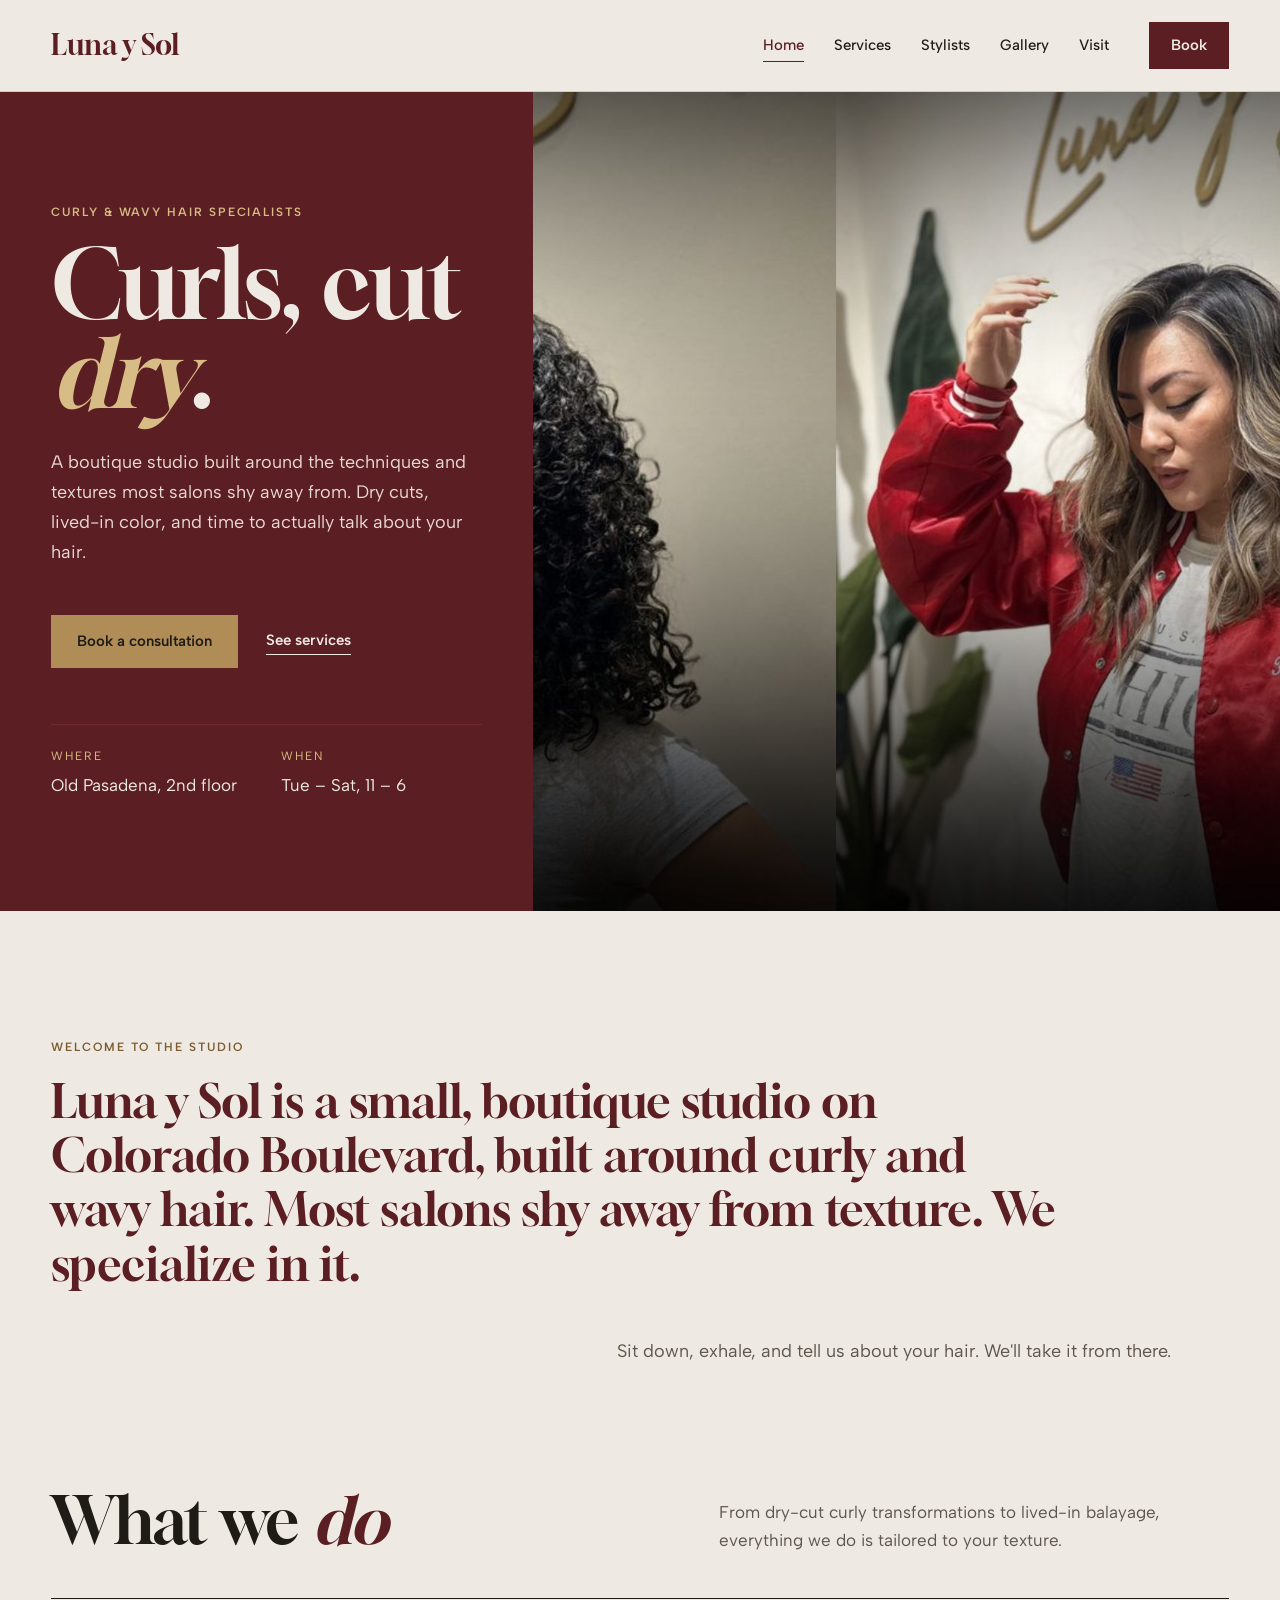
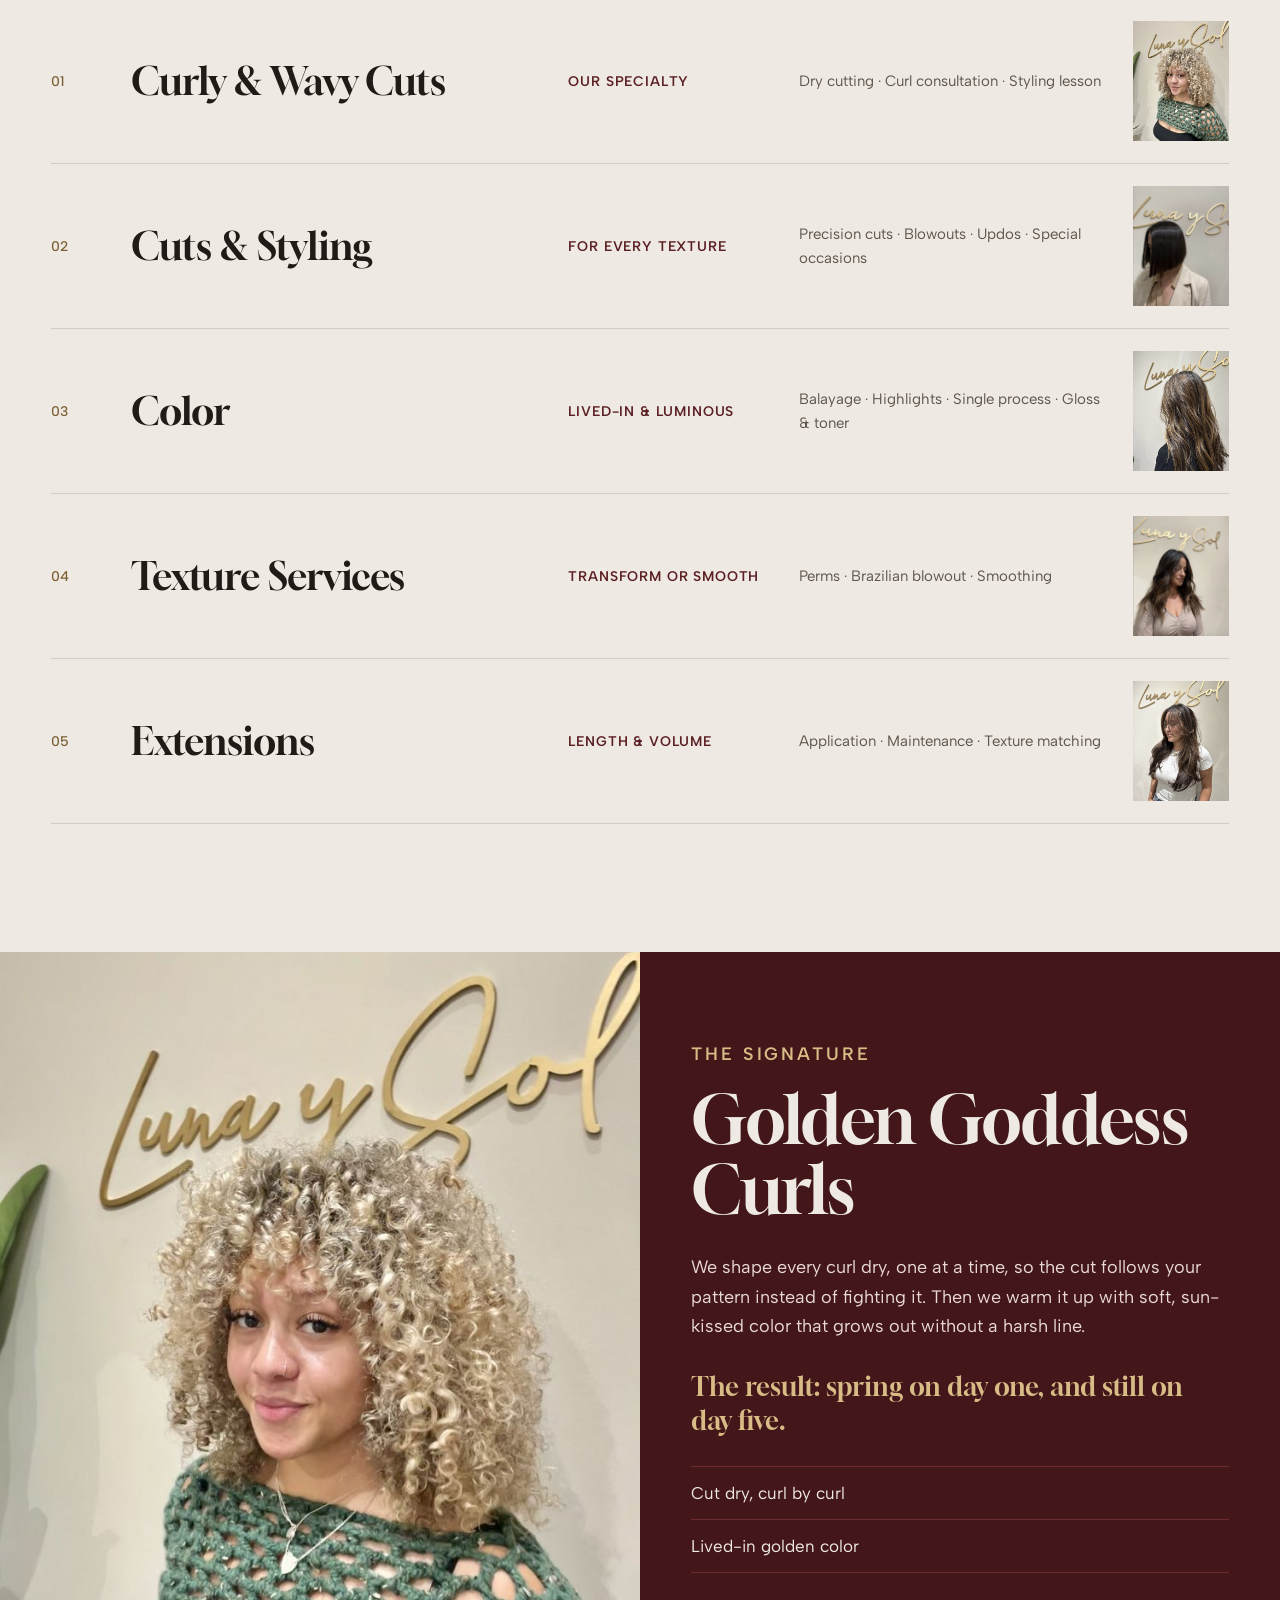
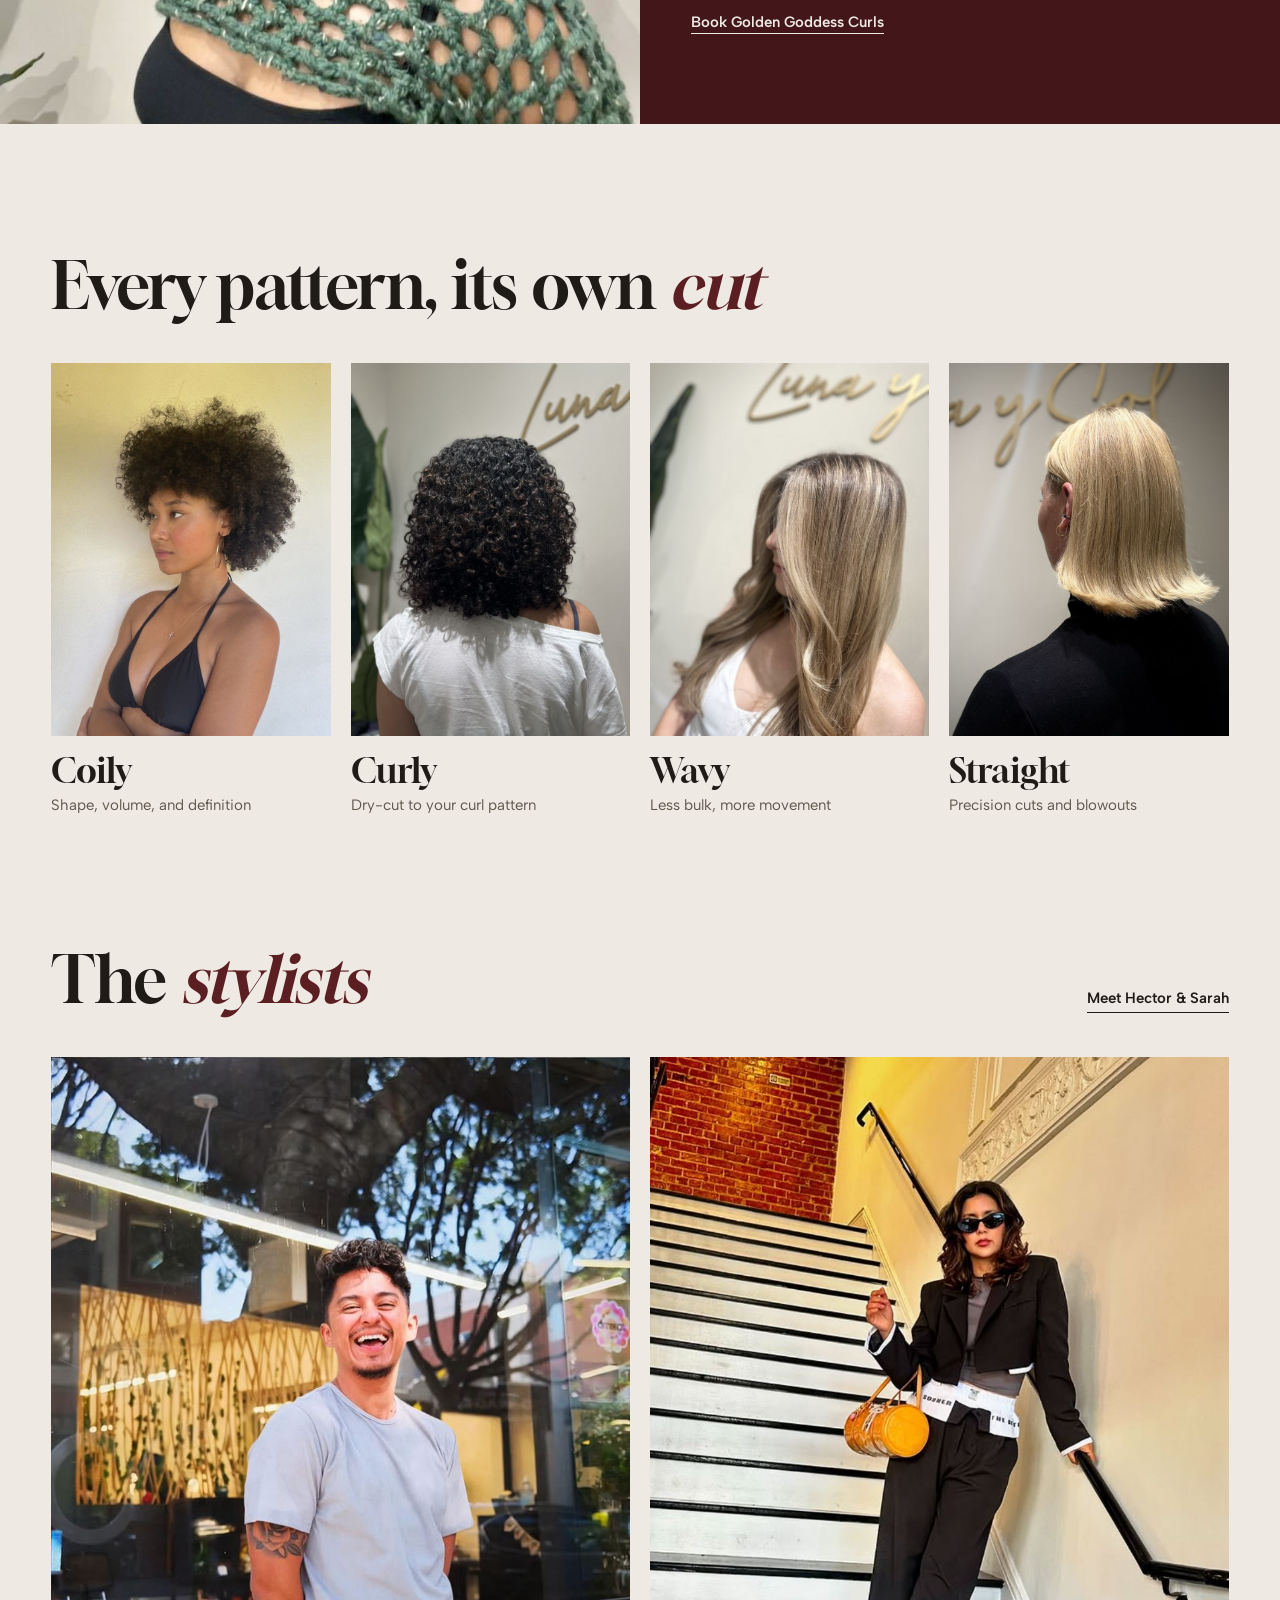
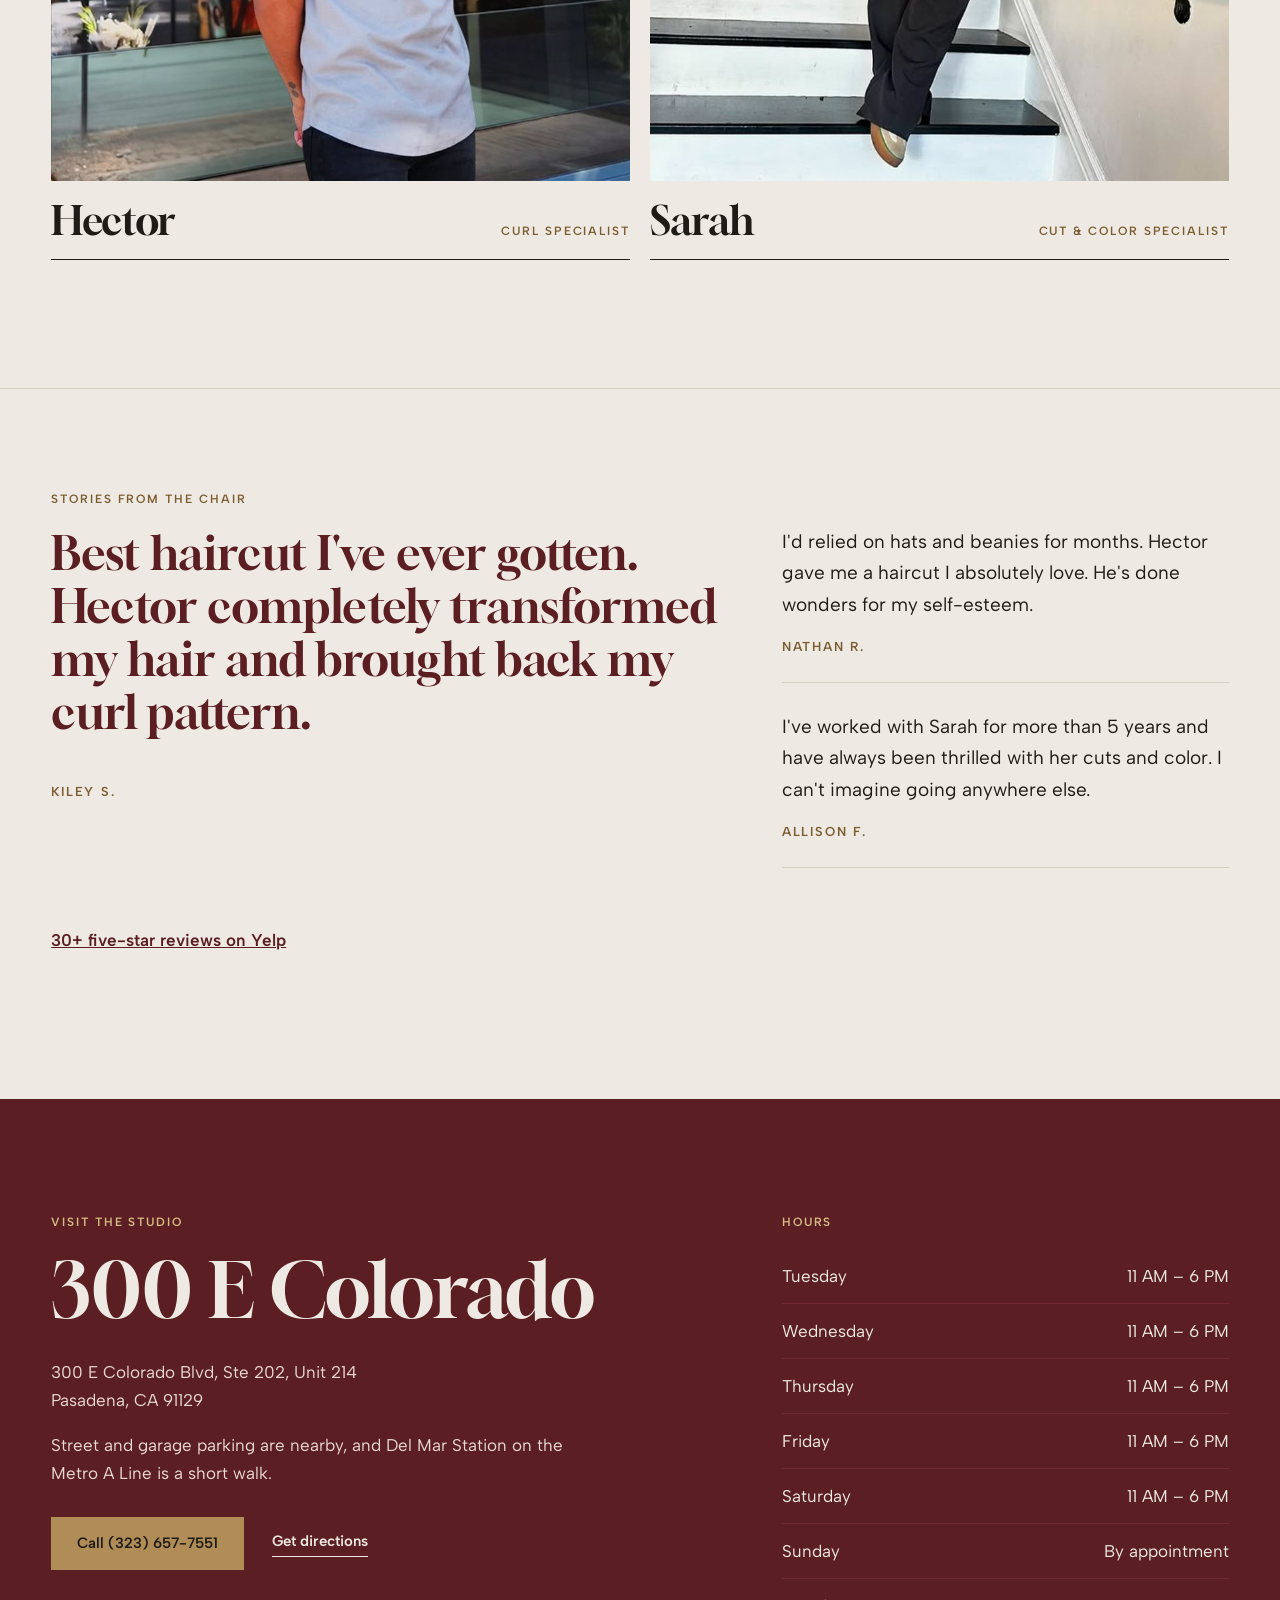
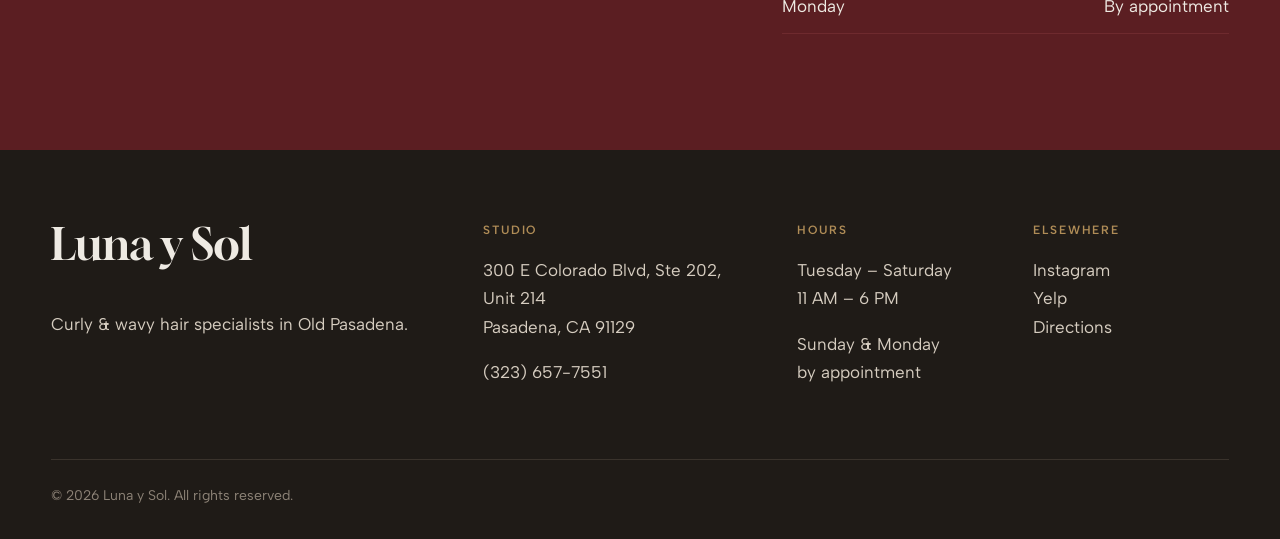
==== index.html @ 681049b1 "Luna y Sol v6 concept Co-Authored-By: Claude Opus 5.5 <noreply@anthropic.com>" ====
<!doctype html>
<html lang="en">
<head>
<meta charset="utf-8">
<meta name="viewport" content="width=device-width, initial-scale=1">
<title>Luna y Sol | Curly & Wavy Hair Specialists in Pasadena, CA</title>
<meta name="description" content="Boutique hair studio in Old Pasadena. Curly and wavy cuts, lived-in color, texture services and extensions.">
<link rel="preconnect" href="https://fonts.googleapis.com">
<link rel="preconnect" href="https://fonts.gstatic.com" crossorigin>
<link href="https://fonts.googleapis.com/css2?family=Albert+Sans:wght@400;500;600&family=Gloock&display=swap" rel="stylesheet">
<link rel="stylesheet" href="styles.css">

</head>
<body>
<a class="skip" href="#main">Skip to content</a>
<header class="site-head">
  <a class="mark" href="index.html">Luna y Sol</a>
  <nav class="nav" aria-label="Main">
    <a href="index.html" aria-current="page">Home</a>
<a href="services.html">Services</a>
<a href="stylists.html">Stylists</a>
<a href="gallery.html">Gallery</a>
<a href="visit.html">Visit</a>
  </nav>
  <a class="head-book" href="visit.html#book">Book</a>
  <details class="menu">
    <summary>Menu</summary>
    <nav aria-label="Mobile"><a href="index.html" aria-current="page">Home</a>
<a href="services.html">Services</a>
<a href="stylists.html">Stylists</a>
<a href="gallery.html">Gallery</a>
<a href="visit.html">Visit</a><a href="visit.html#book">Book a visit</a></nav>
  </details>
</header>
<main id="main">
<section class="hero">
  <div class="hero-panel">
    <p class="label">Curly &amp; wavy hair specialists</p>
    <h1>Curls, cut <em>dry</em>.</h1>
    <p class="hero-text">A boutique studio built around the techniques and textures most salons shy away from. Dry cuts, lived-in color, and time to actually talk about your hair.</p>
    <div class="actions">
      <a class="btn" href="visit.html#book">Book a consultation</a>
      <a class="text-link" href="services.html">See services</a>
    </div>
    <dl class="hero-meta">
      <div><dt>Where</dt><dd>Old Pasadena, 2nd floor</dd></div>
      <div><dt>When</dt><dd>Tue – Sat, 11 – 6</dd></div>
    </dl>
  </div>
  <div class="hero-photo">
    <img src="images/hero-image.jpg" alt="Two Luna y Sol clients under the gold script sign" fetchpriority="high">
  </div>
</section>

<section class="welcome wrap">
  <p class="label">Welcome to the studio</p>
  <p class="big">Luna y Sol is a small, boutique studio on Colorado Boulevard, built around curly and wavy hair. Most salons shy away from texture. We specialize in it.</p>
  <p class="small">Sit down, exhale, and tell us about your hair. We'll take it from there.</p>
</section>

<section class="ledger-sec wrap">
  <div class="sec-head">
    <h2>What we <em>do</em></h2>
    <p>From dry-cut curly transformations to lived-in balayage, everything we do is tailored to your texture.</p>
  </div>
  <ol class="ledger">
  <li>
    <a href="services.html#curly">
      <span class="l-num">01</span>
      <span class="l-name">Curly & Wavy Cuts</span>
      <span class="l-kick">Our specialty</span>
      <span class="l-items">Dry cutting · Curl consultation · Styling lesson</span>
      <img src="images/photo16.jpg" alt="" loading="lazy">
    </a>
  </li>
<li>
    <a href="services.html#cuts">
      <span class="l-num">02</span>
      <span class="l-name">Cuts & Styling</span>
      <span class="l-kick">For every texture</span>
      <span class="l-items">Precision cuts · Blowouts · Updos · Special occasions</span>
      <img src="images/photo15.jpg" alt="" loading="lazy">
    </a>
  </li>
<li>
    <a href="services.html#color">
      <span class="l-num">03</span>
      <span class="l-name">Color</span>
      <span class="l-kick">Lived-in & luminous</span>
      <span class="l-items">Balayage · Highlights · Single process · Gloss & toner</span>
      <img src="images/photo18.jpg" alt="" loading="lazy">
    </a>
  </li>
<li>
    <a href="services.html#texture">
      <span class="l-num">04</span>
      <span class="l-name">Texture Services</span>
      <span class="l-kick">Transform or smooth</span>
      <span class="l-items">Perms · Brazilian blowout · Smoothing</span>
      <img src="images/photo5.jpg" alt="" loading="lazy">
    </a>
  </li>
<li>
    <a href="services.html#extensions">
      <span class="l-num">05</span>
      <span class="l-name">Extensions</span>
      <span class="l-kick">Length & volume</span>
      <span class="l-items">Application · Maintenance · Texture matching</span>
      <img src="images/photo6.jpg" alt="" loading="lazy">
    </a>
  </li>
  </ol>
</section>

<section class="signature">
  <div class="sig-photo"><img src="images/photo16.jpg" alt="Golden blonde spiral curls under the studio sign" loading="lazy"></div>
  <div class="sig-copy">
    <p class="label">The signature</p>
    <h2>Golden Goddess Curls</h2>
    <p>We shape every curl dry, one at a time, so the cut follows your pattern instead of fighting it. Then we warm it up with soft, sun-kissed color that grows out without a harsh line.</p>
    <p class="result">The result: spring on day one, and still on day five.</p>
    <ul class="ruled"><li>Cut dry, curl by curl</li><li>Lived-in golden color</li></ul>
    <a class="text-link light" href="visit.html#book">Book Golden Goddess Curls</a>
  </div>
</section>

<section class="textures wrap">
  <div class="sec-head">
    <h2>Every pattern, its own <em>cut</em></h2>
  </div>
  <div class="tex-row">
  <figure>
    <img src="images/photo4.jpg" alt="Coily hair cut at Luna y Sol" loading="lazy">
    <figcaption><span>Coily</span>Shape, volume, and definition</figcaption>
  </figure>
<figure>
    <img src="images/photo19.jpg" alt="Curly hair cut at Luna y Sol" loading="lazy">
    <figcaption><span>Curly</span>Dry-cut to your curl pattern</figcaption>
  </figure>
<figure>
    <img src="images/photo20.jpg" alt="Wavy hair cut at Luna y Sol" loading="lazy">
    <figcaption><span>Wavy</span>Less bulk, more movement</figcaption>
  </figure>
<figure>
    <img src="images/photo10.jpg" alt="Straight hair cut at Luna y Sol" loading="lazy">
    <figcaption><span>Straight</span>Precision cuts and blowouts</figcaption>
  </figure>
  </div>
</section>

<section class="stylists-home wrap">
  <div class="sec-head">
    <h2>The <em>stylists</em></h2>
    <a class="text-link" href="stylists.html">Meet Hector &amp; Sarah</a>
  </div>
  <div class="stylist-pair">
  <article class="stylist">
    <img src="images/hector-photo.jpg" alt="Hector, curl specialist" loading="lazy">
    <div><h3>Hector</h3><p class="label">Curl specialist</p></div>
  </article>
<article class="stylist">
    <img src="images/sarah-photo.jpg" alt="Sarah, cut & color specialist" loading="lazy">
    <div><h3>Sarah</h3><p class="label">Cut & color specialist</p></div>
  </article>
  </div>
</section>

<section class="reviews wrap">
  <p class="label">Stories from the chair</p>
  <div class="rev-grid">
    <blockquote class="rev-main"><p>Best haircut I've ever gotten. Hector completely transformed my hair and brought back my curl pattern.</p><cite>Kiley S.</cite></blockquote>
    <div class="rev-side">
      <blockquote><p>I'd relied on hats and beanies for months. Hector gave me a haircut I absolutely love. He's done wonders for my self-esteem.</p><cite>Nathan R.</cite></blockquote><blockquote><p>I've worked with Sarah for more than 5 years and have always been thrilled with her cuts and color. I can't imagine going anywhere else.</p><cite>Allison F.</cite></blockquote>
    </div>
  </div>
  <p class="yelp"><a href="https://www.yelp.com/biz/luna-y-sol-pasadena">30+ five-star reviews on Yelp</a></p>
</section>

<section class="visit-home">
  <div class="wrap visit-grid">
    <div>
      <p class="label">Visit the studio</p>
      <h2>300 E Colorado</h2>
      <p>300 E Colorado Blvd, Ste 202, Unit 214<br>Pasadena, CA 91129</p>
      <p>Street and garage parking are nearby, and Del Mar Station on the Metro A Line is a short walk.</p>
      <div class="actions">
        <a class="btn" href="tel:+13236577551">Call (323) 657-7551</a>
        <a class="text-link light" href="https://www.google.com/maps/dir/?api=1&destination=300+E+Colorado+Blvd+Pasadena+CA">Get directions</a>
      </div>
    </div>
    <table class="hours">
      <caption class="label">Hours</caption>
      <tr><th scope="row">Tuesday</th><td>11 AM – 6 PM</td></tr>
<tr><th scope="row">Wednesday</th><td>11 AM – 6 PM</td></tr>
<tr><th scope="row">Thursday</th><td>11 AM – 6 PM</td></tr>
<tr><th scope="row">Friday</th><td>11 AM – 6 PM</td></tr>
<tr><th scope="row">Saturday</th><td>11 AM – 6 PM</td></tr>
<tr><th scope="row">Sunday</th><td>By appointment</td></tr>
<tr><th scope="row">Monday</th><td>By appointment</td></tr>
    </table>
  </div>
</section>
</main>
<footer class="site-foot">
  <div class="foot-grid">
    <div>
      <p class="foot-mark">Luna y Sol</p>
      <p>Curly &amp; wavy hair specialists in Old Pasadena.</p>
    </div>
    <div>
      <p class="label">Studio</p>
      <p>300 E Colorado Blvd, Ste 202, Unit 214<br>Pasadena, CA 91129</p>
      <p><a href="tel:+13236577551">(323) 657-7551</a></p>
    </div>
    <div>
      <p class="label">Hours</p>
      <p>Tuesday – Saturday<br>11 AM – 6 PM</p>
      <p>Sunday &amp; Monday<br>by appointment</p>
    </div>
    <div>
      <p class="label">Elsewhere</p>
      <p><a href="https://www.instagram.com/lunaysol_curllab/">Instagram</a><br><a href="https://www.yelp.com/biz/luna-y-sol-pasadena">Yelp</a><br><a href="https://www.google.com/maps/dir/?api=1&destination=300+E+Colorado+Blvd+Pasadena+CA">Directions</a></p>
    </div>
  </div>
  <p class="copy">&copy; 2026 Luna y Sol. All rights reserved.</p>
</footer>
</body>
</html>
---- styles.css ----
:root{
  --oxblood:#5B1E22; --oxblood-2:#43161A; --oxblood-3:#6E2A2E;
  --brass:#B08D57; --brass-light:#D8BC86; --brass-deep:#7A5C30;
  --plaster:#EEEAE3; --plaster-2:#E5DFD5; --stone:#D6CDC0;
  --ink:#1F1B17; --muted:#5E554B;
  --serif:"Gloock", Georgia, serif; --sans:"Albert Sans", system-ui, sans-serif;
  --pad:clamp(16px,4vw,56px);
}
*{box-sizing:border-box}
html{scroll-behavior:smooth}
body{margin:0;background:var(--plaster);color:var(--ink);font:400 17px/1.65 var(--sans);-webkit-font-smoothing:antialiased}
img{display:block;max-width:100%}
a{color:inherit}
h1,h2,h3{font-family:var(--serif);font-weight:400;line-height:1.05;margin:0;letter-spacing:-.01em}
em{font-style:italic}
p{margin:0 0 1em}
.wrap{max-width:1320px;margin:0 auto;padding-left:var(--pad);padding-right:var(--pad)}
.label{font:600 12px/1.4 var(--sans);letter-spacing:.16em;text-transform:uppercase;color:var(--brass-deep);margin:0 0 18px}
.skip{position:absolute;left:-999px}.skip:focus{left:16px;top:16px;background:#fff;padding:8px 12px;z-index:9}
:focus-visible{outline:2px solid var(--brass);outline-offset:3px}

/* header */
.site-head{display:flex;align-items:center;gap:40px;padding:22px var(--pad);background:var(--plaster);border-bottom:1px solid var(--stone);position:sticky;top:0;z-index:20}
.mark{font:400 28px/1 var(--serif);text-decoration:none;color:var(--oxblood);margin-right:auto}
.nav{display:flex;gap:30px}
.nav a{text-decoration:none;font-size:15px;font-weight:500;padding:4px 0;border-bottom:1px solid transparent}
.nav a:hover,.nav a[aria-current]{border-color:var(--oxblood);color:var(--oxblood)}
.head-book{font-weight:600;font-size:15px;color:var(--plaster);background:var(--oxblood);padding:11px 22px;text-decoration:none}
.head-book:hover{background:var(--oxblood-2)}
.menu{display:none;position:relative}
.menu summary{list-style:none;cursor:pointer;font-weight:600;font-size:15px;padding:8px 0;border-bottom:1px solid var(--ink)}
.menu summary::-webkit-details-marker{display:none}
.menu nav{position:absolute;right:0;top:44px;background:var(--oxblood);color:var(--plaster);display:flex;flex-direction:column;min-width:220px;padding:12px 0}
.menu nav a{padding:12px 22px;text-decoration:none;font-size:17px}
.menu nav a[aria-current]{color:var(--brass-light)}

/* buttons */
.btn{display:inline-block;background:var(--brass);color:var(--ink);font-weight:600;font-size:15px;padding:14px 26px;text-decoration:none;transition:background .2s}
.btn:hover{background:var(--brass-light)}
.text-link{font-weight:600;font-size:15px;text-decoration:none;border-bottom:1px solid currentColor;padding-bottom:2px}
.text-link.light{color:var(--plaster)}
.actions{display:flex;flex-wrap:wrap;align-items:center;gap:22px 28px;margin-top:30px}

/* hero */
.hero{display:grid;grid-template-columns:5fr 7fr;min-height:clamp(560px,calc(100vh - 81px),880px);background:var(--oxblood);color:var(--plaster)}
.hero-panel{padding:clamp(40px,6vw,96px) var(--pad);display:flex;flex-direction:column;justify-content:center}
.hero-panel .label{color:var(--brass-light)}
.hero h1{font-size:clamp(56px,7.4vw,124px);line-height:.95;margin-bottom:30px}
.hero h1 em{color:var(--brass-light)}
.hero-text{max-width:30em;color:#E9D9D3;font-size:18px}
.hero-meta{display:flex;gap:44px;margin:56px 0 0;padding-top:22px;border-top:1px solid var(--oxblood-3)}
.hero-meta dt{font-size:12px;letter-spacing:.16em;text-transform:uppercase;color:var(--brass-light)}
.hero-meta dd{margin:4px 0 0}
.hero-photo{position:relative;overflow:hidden}
.hero-photo img{position:absolute;inset:0;width:100%;height:100%;object-fit:cover;object-position:60% 30%}

/* welcome */
.welcome{padding-top:clamp(72px,10vw,150px);padding-bottom:clamp(56px,8vw,110px)}
.welcome .big{font:400 clamp(28px,3.6vw,52px)/1.18 var(--serif);max-width:22em;color:var(--oxblood)}
.welcome .small{max-width:34em;color:var(--muted);margin-left:auto;margin-top:28px;font-size:18px}

/* section heads */
.sec-head{display:flex;justify-content:space-between;align-items:end;gap:24px 60px;flex-wrap:wrap;margin-bottom:44px}
.sec-head h2{font-size:clamp(40px,5vw,76px)}
.sec-head h2 em{color:var(--oxblood)}
.sec-head p{max-width:30em;color:var(--muted);margin:0}

/* ledger */
.ledger-sec{padding-bottom:clamp(72px,10vw,140px)}
.ledger{list-style:none;margin:0;padding:0;border-top:1px solid var(--ink)}
.ledger li{border-bottom:1px solid var(--stone)}
.ledger a{display:grid;grid-template-columns:56px minmax(0,4fr) minmax(0,2fr) minmax(0,3fr) 96px;gap:24px;align-items:center;padding:22px 0;text-decoration:none;transition:background .25s,padding .25s}
.ledger a:hover{background:var(--plaster-2);padding-left:14px;padding-right:14px}
.l-num{font:500 14px var(--sans);color:var(--brass-deep)}
.l-name{font:400 clamp(28px,3vw,44px)/1.05 var(--serif)}
.l-kick{font-size:14px;font-weight:600;letter-spacing:.06em;text-transform:uppercase;color:var(--oxblood)}
.l-items{color:var(--muted);font-size:15px}
.ledger img{width:96px;height:120px;object-fit:cover;filter:saturate(.85)}
.ledger a:hover img{filter:none}

/* signature */
.signature{display:grid;grid-template-columns:1fr 1fr;background:var(--oxblood-2);color:var(--plaster)}
.sig-photo{min-height:640px;position:relative}
.sig-photo img{position:absolute;inset:0;width:100%;height:100%;object-fit:cover;object-position:center 20%}
.sig-copy{padding:clamp(48px,7vw,120px) var(--pad);align-self:center;max-width:640px}
.sig-copy .label{color:var(--brass-light)}
.sig-copy h2{font-size:clamp(44px,5.2vw,84px);margin-bottom:28px}
.sig-copy p{color:#E9D9D3;font-size:18px}
.sig-copy .result{font:400 26px/1.3 var(--serif);color:var(--brass-light);margin:28px 0}
.ruled{list-style:none;padding:0;margin:0 0 34px}
.ruled li{padding:12px 0;border-top:1px solid rgba(214,205,192,.35)}
.ruled li:last-child{border-bottom:1px solid rgba(214,205,192,.35)}
.signature .ruled li{border-color:var(--oxblood-3)}

/* textures */
.textures{padding-top:clamp(72px,10vw,140px);padding-bottom:clamp(72px,10vw,140px)}
.tex-row{display:grid;grid-template-columns:repeat(4,1fr);gap:20px}
.tex-row figure{margin:0}
.tex-row img{aspect-ratio:3/4;width:100%;object-fit:cover}
.tex-row:hover img{opacity:.75}.tex-row figure:hover img{opacity:1}
.tex-row img{transition:opacity .3s}
.tex-row figcaption{padding-top:16px;color:var(--muted);font-size:15px}
.tex-row figcaption span{display:block;font:400 34px/1.1 var(--serif);color:var(--ink);margin-bottom:4px}

/* stylists home */
.stylists-home{padding-bottom:clamp(72px,10vw,140px)}
.stylist-pair{display:grid;grid-template-columns:1fr 1fr;gap:20px}
.stylist img{aspect-ratio:4/5;width:100%;object-fit:cover;object-position:center 25%}
.stylist div{display:flex;justify-content:space-between;align-items:baseline;padding:18px 0;border-bottom:1px solid var(--ink)}
.stylist h3{font-size:40px}
.stylist .label{margin:0}

/* reviews */
.reviews{padding-top:clamp(56px,8vw,110px);padding-bottom:clamp(72px,10vw,140px);border-top:1px solid var(--stone)}
.rev-grid{display:grid;grid-template-columns:3fr 2fr;gap:60px;align-items:start}
blockquote{margin:0}
blockquote cite{display:block;font:600 13px var(--sans);letter-spacing:.14em;text-transform:uppercase;font-style:normal;color:var(--brass-deep)}
.rev-main p{font:400 clamp(30px,3.6vw,54px)/1.15 var(--serif);color:var(--oxblood)}
.rev-side blockquote{padding:0 0 28px;margin-bottom:28px;border-bottom:1px solid var(--stone)}
.rev-side p{font-size:19px}
.yelp{margin-top:30px}.yelp a{font-weight:600;color:var(--oxblood)}
.rev-cols{columns:3 280px;column-gap:48px}
.rev-cols blockquote{break-inside:avoid;padding:24px 0;border-top:1px solid var(--stone)}
.rev-cols p{font:400 23px/1.3 var(--serif)}

/* visit home */
.visit-home{background:var(--oxblood);color:var(--plaster);padding:clamp(64px,9vw,130px) 0}
.visit-grid{display:grid;grid-template-columns:3fr 2fr;gap:60px}
.visit-home .label{color:var(--brass-light)}
.visit-home h2{font-size:clamp(48px,6vw,96px);margin-bottom:28px}
.visit-home p{color:#E9D9D3;max-width:32em}
.hours{border-collapse:collapse;width:100%;align-self:end}
.hours caption{text-align:left}
.visit-home .hours caption{color:var(--brass-light)}
.hours th,.hours td{padding:13px 0;border-bottom:1px solid var(--oxblood-3);text-align:left;font-weight:400}
.hours td{text-align:right}
.hours.dark th,.hours.dark td{border-color:var(--stone)}

/* footer */
.site-foot{background:var(--ink);color:var(--stone);padding:72px var(--pad) 32px}
.foot-grid{display:grid;grid-template-columns:2fr 1.4fr 1fr 1fr;gap:40px;max-width:1320px;margin:0 auto}
.foot-mark{font:400 44px/1 var(--serif);color:var(--plaster)}
.site-foot .label{color:var(--brass)}
.site-foot a{text-decoration:none}.site-foot a:hover{color:var(--brass-light)}
.copy{max-width:1320px;margin:56px auto 0;padding-top:24px;border-top:1px solid #3a332c;font-size:14px;color:#8d8377}

/* page head */
.page-head{background:var(--oxblood);color:var(--plaster);padding:clamp(64px,9vw,130px) var(--pad) clamp(48px,6vw,80px)}
.page-head .label{color:var(--brass-light)}
.page-head h1{font-size:clamp(52px,7vw,112px);max-width:12em}
.page-head h1 em{color:var(--brass-light)}
.page-head .lede{max-width:36em;margin-top:28px;color:#E9D9D3;font-size:19px}

/* services page */
.svc-list{padding-top:clamp(56px,8vw,110px)}
.svc{display:grid;grid-template-columns:5fr 7fr;gap:clamp(28px,5vw,80px);padding-bottom:clamp(56px,8vw,110px);margin-bottom:clamp(56px,8vw,110px);border-bottom:1px solid var(--stone);scroll-margin-top:100px}
.svc img{width:100%;aspect-ratio:4/5;object-fit:cover}
.svc-copy{align-self:center;max-width:620px}
.svc-copy h2{font-size:clamp(40px,4.6vw,68px);margin-bottom:22px}
.svc-copy .ruled li{border-color:var(--stone)}
.pricing{padding-bottom:clamp(72px,10vw,140px);max-width:900px;margin-left:0}
.pricing h2{font-size:44px;margin-bottom:20px;color:var(--oxblood)}
.pricing p{font-size:20px;color:var(--muted)}

/* stylists page */
.st-full{display:grid;grid-template-columns:1fr 1fr;gap:clamp(28px,5vw,80px);padding:clamp(56px,8vw,110px) 0;border-bottom:1px solid var(--stone)}
.st-full:nth-child(even) img{order:2}
.st-full img{width:100%;aspect-ratio:4/5;object-fit:cover;object-position:center 25%}
.st-full>div{align-self:center;max-width:560px}
.st-full h2{font-size:clamp(56px,7vw,110px);margin-bottom:24px;color:var(--oxblood)}
.st-full p{font-size:19px}
.st-full .btn{margin-top:16px}

/* gallery */
.masonry{columns:4 240px;column-gap:16px;padding-top:clamp(48px,6vw,80px)}
.masonry figure{margin:0 0 16px;break-inside:avoid}
.masonry img{width:100%}
.ig-line{padding-top:24px;padding-bottom:100px;font:400 28px/1.3 var(--serif)}
.ig-line a{color:var(--oxblood)}

/* visit page */
.visit-page{display:grid;grid-template-columns:2fr 1fr;gap:60px;padding-top:clamp(56px,8vw,100px);padding-bottom:clamp(56px,8vw,100px)}
.vp-main>img{width:100%;aspect-ratio:16/10;object-fit:cover;margin-bottom:44px}
.vp-cols{display:grid;grid-template-columns:1fr 1.3fr;gap:44px}
.vp-cols h2{font-size:34px;margin-bottom:18px}
.vp-cols .ruled li{border-color:var(--stone);padding:9px 0}
.ruled.two{columns:2;column-gap:28px}
.ruled.two li{break-inside:avoid;border-bottom:none}
.book{background:var(--oxblood-2);color:var(--plaster);padding:clamp(64px,9vw,130px) 0;scroll-margin-top:80px}
.book-grid{display:grid;grid-template-columns:1fr 1fr;gap:60px;align-items:end}
.book h2{font-size:clamp(48px,6vw,96px)}
.book h2 em{color:var(--brass-light)}
.book p{color:#E9D9D3;font-size:19px}

@media (max-width:1000px){
  .nav,.head-book{display:none}
  .menu{display:block}
  .hero{grid-template-columns:1fr;min-height:0}
  .hero-photo{aspect-ratio:4/3;order:-1}
  .ledger a{grid-template-columns:40px 1fr 80px;gap:6px 18px}
  .l-num{grid-row:span 3}
  .l-kick,.l-items{grid-column:2}
  .ledger img{grid-row:1/span 3;grid-column:3;width:80px;height:100px}
  .signature{grid-template-columns:1fr}
  .sig-photo{min-height:0;aspect-ratio:1}
  .tex-row{grid-template-columns:1fr 1fr}
  .rev-grid,.visit-grid,.visit-page,.book-grid{grid-template-columns:1fr;gap:44px}
  .foot-grid{grid-template-columns:1fr 1fr}
  .svc,.st-full{grid-template-columns:1fr}
  .st-full:nth-child(even) img{order:0}
}
@media (max-width:620px){
  body{font-size:16px}
  .site-head{padding-top:16px;padding-bottom:16px}
  .mark{font-size:24px}
  .stylist-pair,.vp-cols,.foot-grid{grid-template-columns:1fr}
  .tex-row{gap:14px}
  .tex-row figcaption span{font-size:26px}
  .ruled.two{columns:1}
  .hero-meta{gap:28px}
  .ledger a:hover{padding-left:0;padding-right:0}
}
@media (prefers-reduced-motion:reduce){*{transition:none!important;scroll-behavior:auto!important}}
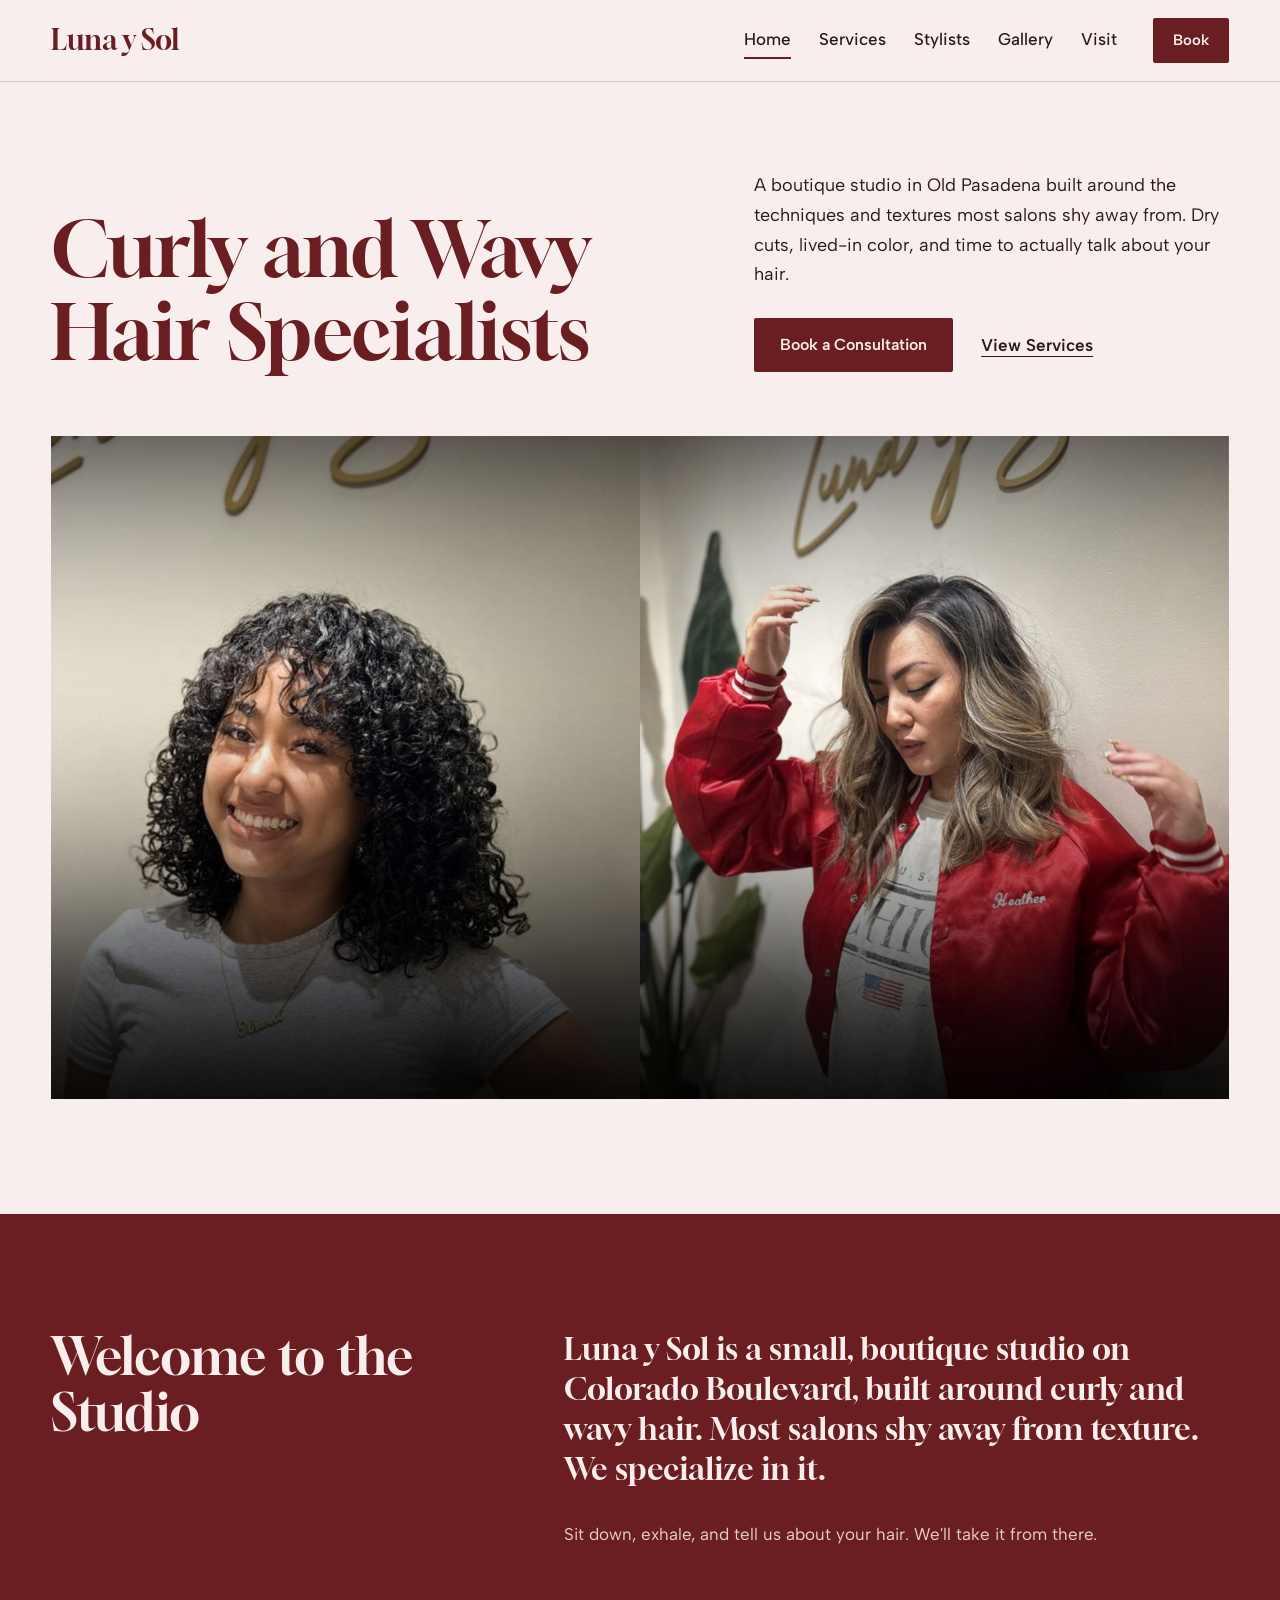
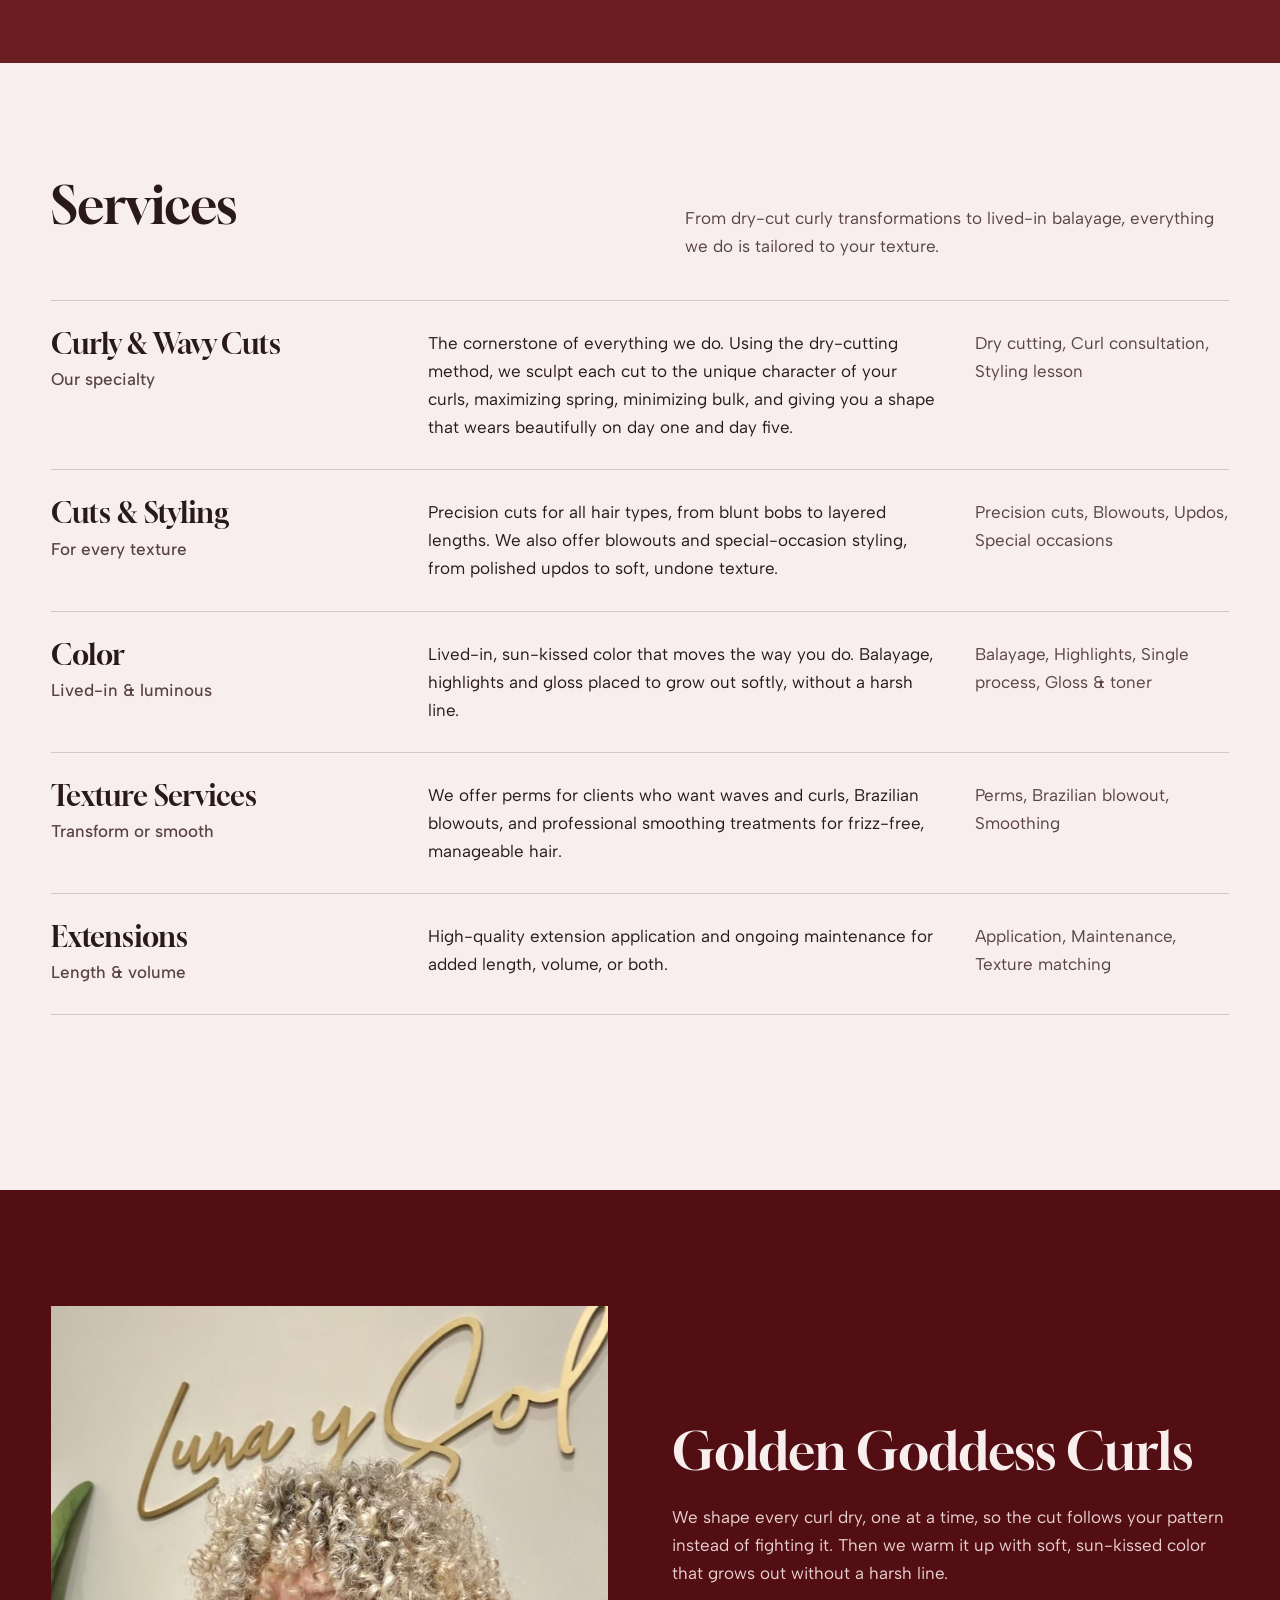
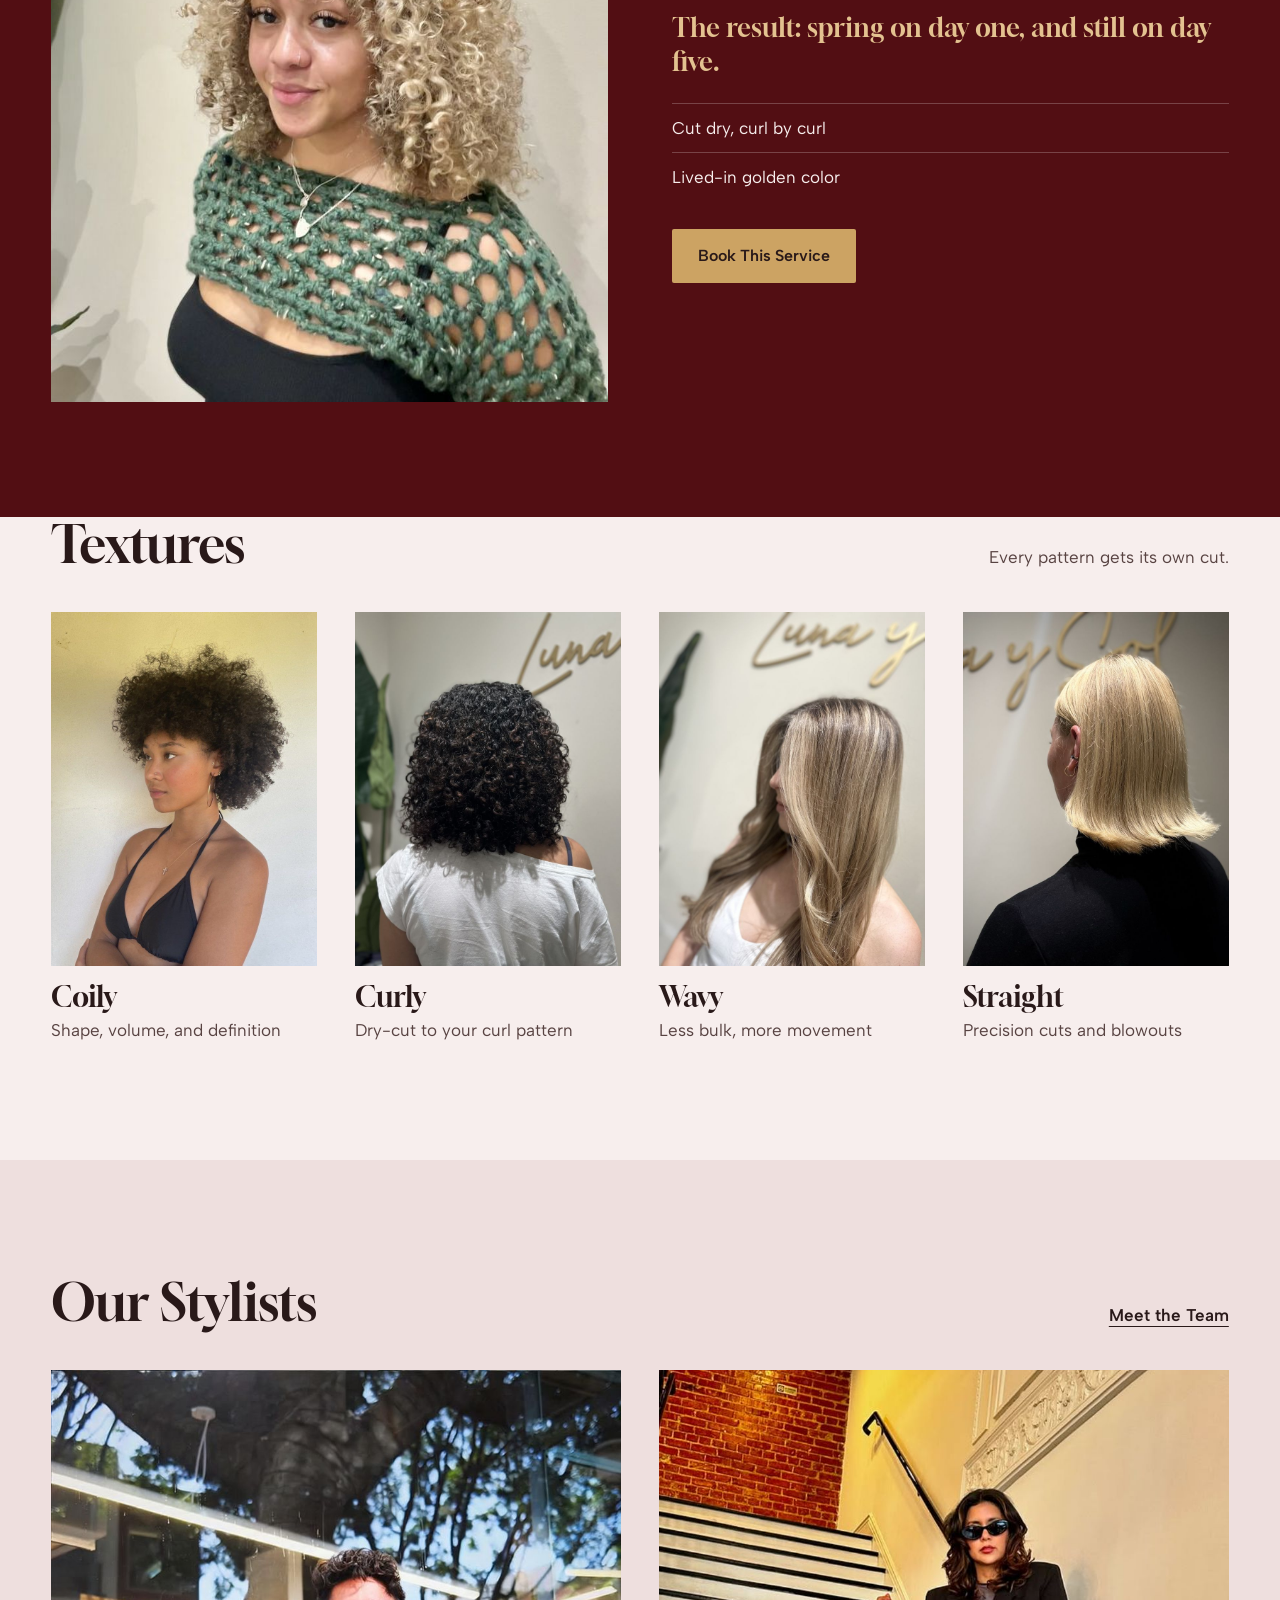
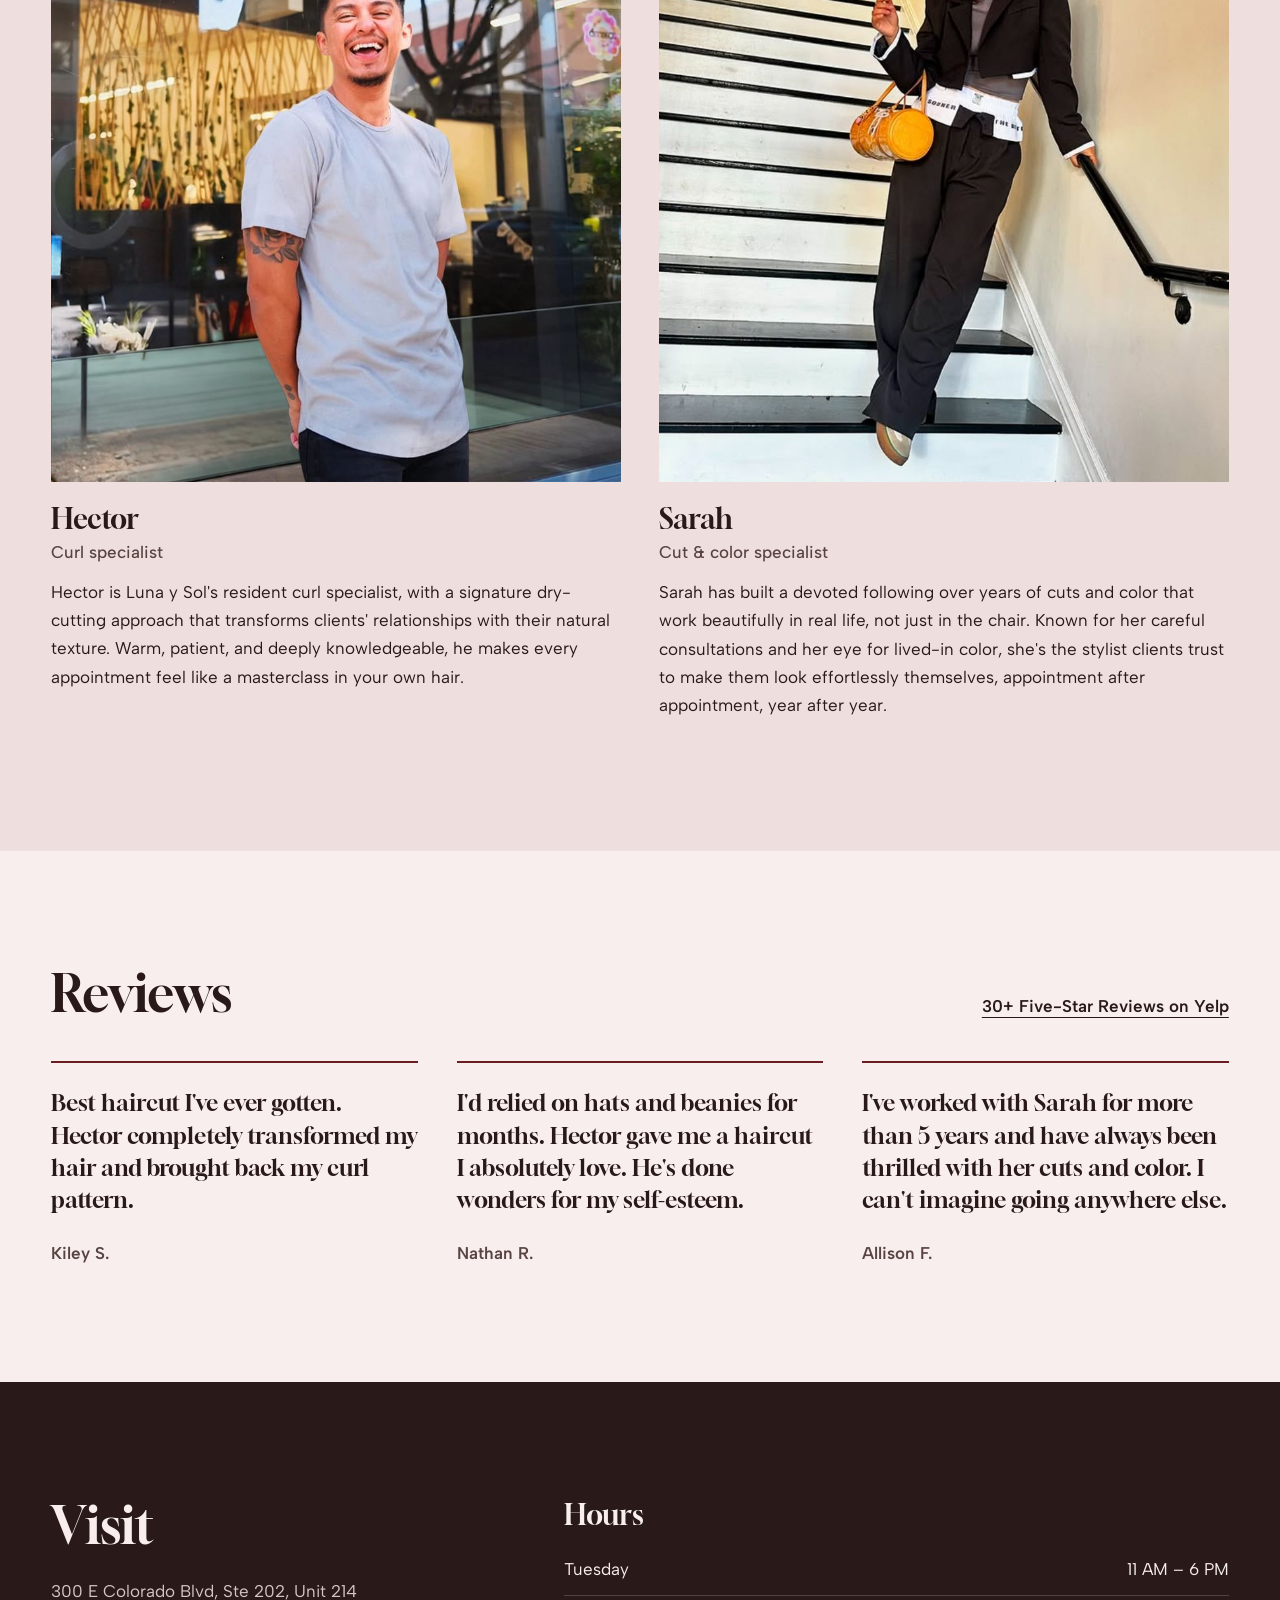
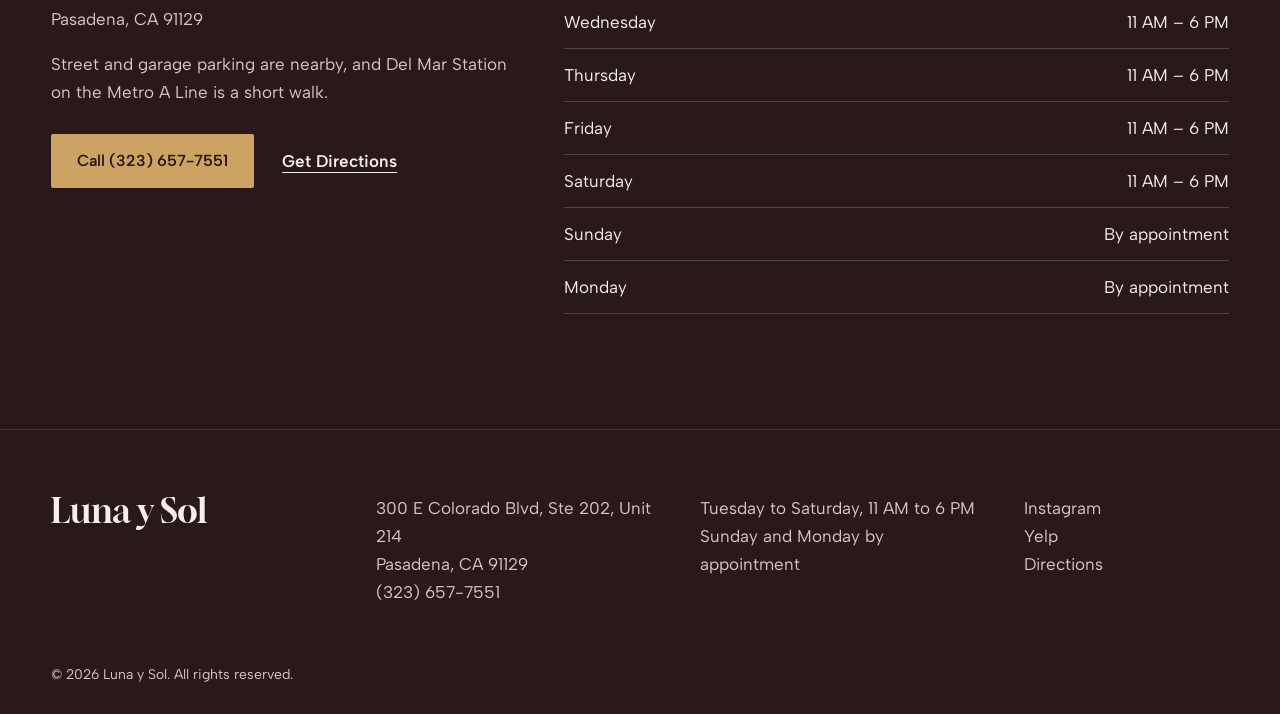
==== commit ced344e0: "Simplify design: verified OKLCH palette, plain titles, centered images, scroll reveal Co-Authored-By" ====
--- a/index.html
+++ b/index.html
@@ -9,220 +9,186 @@
 <link rel="preconnect" href="https://fonts.gstatic.com" crossorigin>
 <link href="https://fonts.googleapis.com/css2?family=Albert+Sans:wght@400;500;600&family=Gloock&display=swap" rel="stylesheet">
 <link rel="stylesheet" href="styles.css">
-
 </head>
 <body>
 <a class="skip" href="#main">Skip to content</a>
 <header class="site-head">
   <a class="mark" href="index.html">Luna y Sol</a>
-  <nav class="nav" aria-label="Main">
-    <a href="index.html" aria-current="page">Home</a>
+  <nav class="nav" aria-label="Main"><a href="index.html" aria-current="page">Home</a>
 <a href="services.html">Services</a>
 <a href="stylists.html">Stylists</a>
 <a href="gallery.html">Gallery</a>
-<a href="visit.html">Visit</a>
-  </nav>
-  <a class="head-book" href="visit.html#book">Book</a>
+<a href="visit.html">Visit</a></nav>
+  <a class="btn btn-sm" href="visit.html#book">Book</a>
   <details class="menu">
     <summary>Menu</summary>
     <nav aria-label="Mobile"><a href="index.html" aria-current="page">Home</a>
 <a href="services.html">Services</a>
 <a href="stylists.html">Stylists</a>
 <a href="gallery.html">Gallery</a>
-<a href="visit.html">Visit</a><a href="visit.html#book">Book a visit</a></nav>
+<a href="visit.html">Visit</a><a href="visit.html#book">Book</a></nav>
   </details>
 </header>
 <main id="main">
 <section class="hero">
-  <div class="hero-panel">
-    <p class="label">Curly &amp; wavy hair specialists</p>
-    <h1>Curls, cut <em>dry</em>.</h1>
-    <p class="hero-text">A boutique studio built around the techniques and textures most salons shy away from. Dry cuts, lived-in color, and time to actually talk about your hair.</p>
-    <div class="actions">
-      <a class="btn" href="visit.html#book">Book a consultation</a>
-      <a class="text-link" href="services.html">See services</a>
+  <div class="wrap hero-text" data-r>
+    <h1>Curly and Wavy Hair Specialists</h1>
+    <div>
+      <p>A boutique studio in Old Pasadena built around the techniques and textures most salons shy away from. Dry cuts, lived-in color, and time to actually talk about your hair.</p>
+      <div class="actions">
+        <a class="btn" href="visit.html#book">Book a Consultation</a>
+        <a class="text-link" href="services.html">View Services</a>
+      </div>
     </div>
-    <dl class="hero-meta">
-      <div><dt>Where</dt><dd>Old Pasadena, 2nd floor</dd></div>
-      <div><dt>When</dt><dd>Tue – Sat, 11 – 6</dd></div>
-    </dl>
   </div>
-  <div class="hero-photo">
+  <figure class="wrap hero-photo" data-r>
     <img src="images/hero-image.jpg" alt="Two Luna y Sol clients under the gold script sign" fetchpriority="high">
+  </figure>
+</section>
+
+<section class="welcome">
+  <div class="wrap split" data-r>
+    <h2>Welcome to the Studio</h2>
+    <div>
+      <p class="lead">Luna y Sol is a small, boutique studio on Colorado Boulevard, built around curly and wavy hair. Most salons shy away from texture. We specialize in it.</p>
+      <p>Sit down, exhale, and tell us about your hair. We'll take it from there.</p>
+    </div>
   </div>
 </section>
 
-<section class="welcome wrap">
-  <p class="label">Welcome to the studio</p>
-  <p class="big">Luna y Sol is a small, boutique studio on Colorado Boulevard, built around curly and wavy hair. Most salons shy away from texture. We specialize in it.</p>
-  <p class="small">Sit down, exhale, and tell us about your hair. We'll take it from there.</p>
-</section>
-
-<section class="ledger-sec wrap">
-  <div class="sec-head">
-    <h2>What we <em>do</em></h2>
+<section class="services wrap">
+  <div class="sec-head" data-r>
+    <h2>Services</h2>
     <p>From dry-cut curly transformations to lived-in balayage, everything we do is tailored to your texture.</p>
   </div>
-  <ol class="ledger">
-  <li>
-    <a href="services.html#curly">
-      <span class="l-num">01</span>
-      <span class="l-name">Curly & Wavy Cuts</span>
-      <span class="l-kick">Our specialty</span>
-      <span class="l-items">Dry cutting · Curl consultation · Styling lesson</span>
-      <img src="images/photo16.jpg" alt="" loading="lazy">
-    </a>
-  </li>
-<li>
-    <a href="services.html#cuts">
-      <span class="l-num">02</span>
-      <span class="l-name">Cuts & Styling</span>
-      <span class="l-kick">For every texture</span>
-      <span class="l-items">Precision cuts · Blowouts · Updos · Special occasions</span>
-      <img src="images/photo15.jpg" alt="" loading="lazy">
-    </a>
-  </li>
-<li>
-    <a href="services.html#color">
-      <span class="l-num">03</span>
-      <span class="l-name">Color</span>
-      <span class="l-kick">Lived-in & luminous</span>
-      <span class="l-items">Balayage · Highlights · Single process · Gloss & toner</span>
-      <img src="images/photo18.jpg" alt="" loading="lazy">
-    </a>
-  </li>
-<li>
-    <a href="services.html#texture">
-      <span class="l-num">04</span>
-      <span class="l-name">Texture Services</span>
-      <span class="l-kick">Transform or smooth</span>
-      <span class="l-items">Perms · Brazilian blowout · Smoothing</span>
-      <img src="images/photo5.jpg" alt="" loading="lazy">
-    </a>
-  </li>
-<li>
-    <a href="services.html#extensions">
-      <span class="l-num">05</span>
-      <span class="l-name">Extensions</span>
-      <span class="l-kick">Length & volume</span>
-      <span class="l-items">Application · Maintenance · Texture matching</span>
-      <img src="images/photo6.jpg" alt="" loading="lazy">
-    </a>
-  </li>
-  </ol>
+  <ul class="svc-rows">
+    <li data-r>
+      <div><h3>Curly & Wavy Cuts</h3><p class="sub">Our specialty</p></div>
+      <p>The cornerstone of everything we do. Using the dry-cutting method, we sculpt each cut to the unique character of your curls, maximizing spring, minimizing bulk, and giving you a shape that wears beautifully on day one and day five.</p>
+      <p class="items">Dry cutting, Curl consultation, Styling lesson</p>
+    </li>
+<li data-r>
+      <div><h3>Cuts & Styling</h3><p class="sub">For every texture</p></div>
+      <p>Precision cuts for all hair types, from blunt bobs to layered lengths. We also offer blowouts and special-occasion styling, from polished updos to soft, undone texture.</p>
+      <p class="items">Precision cuts, Blowouts, Updos, Special occasions</p>
+    </li>
+<li data-r>
+      <div><h3>Color</h3><p class="sub">Lived-in & luminous</p></div>
+      <p>Lived-in, sun-kissed color that moves the way you do. Balayage, highlights and gloss placed to grow out softly, without a harsh line.</p>
+      <p class="items">Balayage, Highlights, Single process, Gloss & toner</p>
+    </li>
+<li data-r>
+      <div><h3>Texture Services</h3><p class="sub">Transform or smooth</p></div>
+      <p>We offer perms for clients who want waves and curls, Brazilian blowouts, and professional smoothing treatments for frizz-free, manageable hair.</p>
+      <p class="items">Perms, Brazilian blowout, Smoothing</p>
+    </li>
+<li data-r>
+      <div><h3>Extensions</h3><p class="sub">Length & volume</p></div>
+      <p>High-quality extension application and ongoing maintenance for added length, volume, or both.</p>
+      <p class="items">Application, Maintenance, Texture matching</p>
+    </li>
+  </ul>
+  <p class="after" data-r><a class="text-link" href="services.html">All Services and Pricing</a></p>
 </section>
 
 <section class="signature">
-  <div class="sig-photo"><img src="images/photo16.jpg" alt="Golden blonde spiral curls under the studio sign" loading="lazy"></div>
-  <div class="sig-copy">
-    <p class="label">The signature</p>
-    <h2>Golden Goddess Curls</h2>
-    <p>We shape every curl dry, one at a time, so the cut follows your pattern instead of fighting it. Then we warm it up with soft, sun-kissed color that grows out without a harsh line.</p>
-    <p class="result">The result: spring on day one, and still on day five.</p>
-    <ul class="ruled"><li>Cut dry, curl by curl</li><li>Lived-in golden color</li></ul>
-    <a class="text-link light" href="visit.html#book">Book Golden Goddess Curls</a>
+  <div class="wrap split-media">
+    <figure data-r><img src="images/photo16.jpg" alt="Golden blonde spiral curls under the studio sign" loading="lazy"></figure>
+    <div data-r>
+      <h2>Golden Goddess Curls</h2>
+      <p>We shape every curl dry, one at a time, so the cut follows your pattern instead of fighting it. Then we warm it up with soft, sun-kissed color that grows out without a harsh line.</p>
+      <p class="result">The result: spring on day one, and still on day five.</p>
+      <ul class="plain"><li>Cut dry, curl by curl</li><li>Lived-in golden color</li></ul>
+      <a class="btn btn-brass" href="visit.html#book">Book This Service</a>
+    </div>
   </div>
 </section>
 
 <section class="textures wrap">
-  <div class="sec-head">
-    <h2>Every pattern, its own <em>cut</em></h2>
-  </div>
-  <div class="tex-row">
-  <figure>
-    <img src="images/photo4.jpg" alt="Coily hair cut at Luna y Sol" loading="lazy">
-    <figcaption><span>Coily</span>Shape, volume, and definition</figcaption>
-  </figure>
-<figure>
-    <img src="images/photo19.jpg" alt="Curly hair cut at Luna y Sol" loading="lazy">
-    <figcaption><span>Curly</span>Dry-cut to your curl pattern</figcaption>
-  </figure>
-<figure>
-    <img src="images/photo20.jpg" alt="Wavy hair cut at Luna y Sol" loading="lazy">
-    <figcaption><span>Wavy</span>Less bulk, more movement</figcaption>
-  </figure>
-<figure>
-    <img src="images/photo10.jpg" alt="Straight hair cut at Luna y Sol" loading="lazy">
-    <figcaption><span>Straight</span>Precision cuts and blowouts</figcaption>
-  </figure>
+  <div class="sec-head" data-r><h2>Textures</h2><p>Every pattern gets its own cut.</p></div>
+  <div class="grid-4">
+    <figure data-r>
+      <img src="images/photo4.jpg" alt="Coily hair cut at Luna y Sol" loading="lazy">
+      <figcaption><h3>Coily</h3><p>Shape, volume, and definition</p></figcaption>
+    </figure>
+<figure data-r>
+      <img src="images/photo19.jpg" alt="Curly hair cut at Luna y Sol" loading="lazy">
+      <figcaption><h3>Curly</h3><p>Dry-cut to your curl pattern</p></figcaption>
+    </figure>
+<figure data-r>
+      <img src="images/photo20.jpg" alt="Wavy hair cut at Luna y Sol" loading="lazy">
+      <figcaption><h3>Wavy</h3><p>Less bulk, more movement</p></figcaption>
+    </figure>
+<figure data-r>
+      <img src="images/photo10.jpg" alt="Straight hair cut at Luna y Sol" loading="lazy">
+      <figcaption><h3>Straight</h3><p>Precision cuts and blowouts</p></figcaption>
+    </figure>
   </div>
 </section>
 
-<section class="stylists-home wrap">
-  <div class="sec-head">
-    <h2>The <em>stylists</em></h2>
-    <a class="text-link" href="stylists.html">Meet Hector &amp; Sarah</a>
-  </div>
-  <div class="stylist-pair">
-  <article class="stylist">
-    <img src="images/hector-photo.jpg" alt="Hector, curl specialist" loading="lazy">
-    <div><h3>Hector</h3><p class="label">Curl specialist</p></div>
-  </article>
-<article class="stylist">
-    <img src="images/sarah-photo.jpg" alt="Sarah, cut & color specialist" loading="lazy">
-    <div><h3>Sarah</h3><p class="label">Cut & color specialist</p></div>
-  </article>
+<section class="stylists-home">
+  <div class="wrap">
+    <div class="sec-head" data-r><h2>Our Stylists</h2><a class="text-link" href="stylists.html">Meet the Team</a></div>
+    <div class="grid-2">
+      <article class="stylist" data-r>
+      <img class="" src="images/hector-photo.jpg" alt="Hector, curl specialist" loading="lazy">
+      <h3>Hector</h3>
+      <p class="sub">Curl specialist</p>
+      <p>Hector is Luna y Sol's resident curl specialist, with a signature dry-cutting approach that transforms clients' relationships with their natural texture. Warm, patient, and deeply knowledgeable, he makes every appointment feel like a masterclass in your own hair.</p>
+    </article>
+<article class="stylist" data-r>
+      <img class="" src="images/sarah-photo.jpg" alt="Sarah, cut & color specialist" loading="lazy">
+      <h3>Sarah</h3>
+      <p class="sub">Cut & color specialist</p>
+      <p>Sarah has built a devoted following over years of cuts and color that work beautifully in real life, not just in the chair. Known for her careful consultations and her eye for lived-in color, she's the stylist clients trust to make them look effortlessly themselves, appointment after appointment, year after year.</p>
+    </article>
+    </div>
   </div>
 </section>
 
 <section class="reviews wrap">
-  <p class="label">Stories from the chair</p>
-  <div class="rev-grid">
-    <blockquote class="rev-main"><p>Best haircut I've ever gotten. Hector completely transformed my hair and brought back my curl pattern.</p><cite>Kiley S.</cite></blockquote>
-    <div class="rev-side">
-      <blockquote><p>I'd relied on hats and beanies for months. Hector gave me a haircut I absolutely love. He's done wonders for my self-esteem.</p><cite>Nathan R.</cite></blockquote><blockquote><p>I've worked with Sarah for more than 5 years and have always been thrilled with her cuts and color. I can't imagine going anywhere else.</p><cite>Allison F.</cite></blockquote>
-    </div>
-  </div>
-  <p class="yelp"><a href="https://www.yelp.com/biz/luna-y-sol-pasadena">30+ five-star reviews on Yelp</a></p>
+  <div class="sec-head" data-r><h2>Reviews</h2><a class="text-link" href="https://www.yelp.com/biz/luna-y-sol-pasadena">30+ Five-Star Reviews on Yelp</a></div>
+  <div class="grid-3"><blockquote data-r><p>Best haircut I've ever gotten. Hector completely transformed my hair and brought back my curl pattern.</p><cite>Kiley S.</cite></blockquote><blockquote data-r><p>I'd relied on hats and beanies for months. Hector gave me a haircut I absolutely love. He's done wonders for my self-esteem.</p><cite>Nathan R.</cite></blockquote><blockquote data-r><p>I've worked with Sarah for more than 5 years and have always been thrilled with her cuts and color. I can't imagine going anywhere else.</p><cite>Allison F.</cite></blockquote></div>
 </section>
 
 <section class="visit-home">
-  <div class="wrap visit-grid">
+  <div class="wrap split" data-r>
     <div>
-      <p class="label">Visit the studio</p>
-      <h2>300 E Colorado</h2>
+      <h2>Visit</h2>
       <p>300 E Colorado Blvd, Ste 202, Unit 214<br>Pasadena, CA 91129</p>
       <p>Street and garage parking are nearby, and Del Mar Station on the Metro A Line is a short walk.</p>
       <div class="actions">
-        <a class="btn" href="tel:+13236577551">Call (323) 657-7551</a>
-        <a class="text-link light" href="https://www.google.com/maps/dir/?api=1&destination=300+E+Colorado+Blvd+Pasadena+CA">Get directions</a>
+        <a class="btn btn-brass" href="tel:+13236577551">Call (323) 657-7551</a>
+        <a class="text-link" href="https://www.google.com/maps/dir/?api=1&destination=300+E+Colorado+Blvd+Pasadena+CA">Get Directions</a>
       </div>
     </div>
-    <table class="hours">
-      <caption class="label">Hours</caption>
-      <tr><th scope="row">Tuesday</th><td>11 AM – 6 PM</td></tr>
+    <table class="hours"><caption>Hours</caption><tr><th scope="row">Tuesday</th><td>11 AM – 6 PM</td></tr>
 <tr><th scope="row">Wednesday</th><td>11 AM – 6 PM</td></tr>
 <tr><th scope="row">Thursday</th><td>11 AM – 6 PM</td></tr>
 <tr><th scope="row">Friday</th><td>11 AM – 6 PM</td></tr>
 <tr><th scope="row">Saturday</th><td>11 AM – 6 PM</td></tr>
 <tr><th scope="row">Sunday</th><td>By appointment</td></tr>
-<tr><th scope="row">Monday</th><td>By appointment</td></tr>
-    </table>
+<tr><th scope="row">Monday</th><td>By appointment</td></tr></table>
   </div>
 </section>
 </main>
 <footer class="site-foot">
-  <div class="foot-grid">
-    <div>
-      <p class="foot-mark">Luna y Sol</p>
-      <p>Curly &amp; wavy hair specialists in Old Pasadena.</p>
-    </div>
-    <div>
-      <p class="label">Studio</p>
-      <p>300 E Colorado Blvd, Ste 202, Unit 214<br>Pasadena, CA 91129</p>
-      <p><a href="tel:+13236577551">(323) 657-7551</a></p>
-    </div>
-    <div>
-      <p class="label">Hours</p>
-      <p>Tuesday – Saturday<br>11 AM – 6 PM</p>
-      <p>Sunday &amp; Monday<br>by appointment</p>
-    </div>
-    <div>
-      <p class="label">Elsewhere</p>
-      <p><a href="https://www.instagram.com/lunaysol_curllab/">Instagram</a><br><a href="https://www.yelp.com/biz/luna-y-sol-pasadena">Yelp</a><br><a href="https://www.google.com/maps/dir/?api=1&destination=300+E+Colorado+Blvd+Pasadena+CA">Directions</a></p>
-    </div>
+  <div class="wrap foot-grid">
+    <p class="foot-mark">Luna y Sol</p>
+    <p>300 E Colorado Blvd, Ste 202, Unit 214<br>Pasadena, CA 91129<br><a href="tel:+13236577551">(323) 657-7551</a></p>
+    <p>Tuesday to Saturday, 11 AM to 6 PM<br>Sunday and Monday by appointment</p>
+    <p><a href="https://www.instagram.com/lunaysol_curllab/">Instagram</a><br><a href="https://www.yelp.com/biz/luna-y-sol-pasadena">Yelp</a><br><a href="https://www.google.com/maps/dir/?api=1&destination=300+E+Colorado+Blvd+Pasadena+CA">Directions</a></p>
   </div>
-  <p class="copy">&copy; 2026 Luna y Sol. All rights reserved.</p>
+  <p class="wrap copy">&copy; 2026 Luna y Sol. All rights reserved.</p>
 </footer>
+<script>
+(function(){
+  var d=document.documentElement;
+  if(!('IntersectionObserver' in window)||matchMedia('(prefers-reduced-motion: reduce)').matches||/static/.test(location.search))return;
+  d.classList.add('rv');
+  var io=new IntersectionObserver(function(es){es.forEach(function(e){if(e.isIntersecting){e.target.classList.add('in');io.unobserve(e.target);}});},{rootMargin:'0px 0px -6% 0px',threshold:0.06});
+  document.querySelectorAll('[data-r]').forEach(function(el){io.observe(el);});
+})();
+</script>
 </body>
 </html>
--- a/styles.css
+++ b/styles.css
@@ -1,224 +1,177 @@
-
 :root{
-  --oxblood:#5B1E22; --oxblood-2:#43161A; --oxblood-3:#6E2A2E;
-  --brass:#B08D57; --brass-light:#D8BC86; --brass-deep:#7A5C30;
-  --plaster:#EEEAE3; --plaster-2:#E5DFD5; --stone:#D6CDC0;
-  --ink:#1F1B17; --muted:#5E554B;
+  --paper:#F7EEED;
+  --paper-2:#EEDFDE;
+  --line:#D7C6C5;
+  --muted:#584342;
+  --ink:#291919;
+  --primary:#6B1E21;
+  --primary-2:#520E13;
+  --on-primary-soft:#E8D1D0;
+  --brass:#CCA363;
+  --brass-text:#735520;
+  --brass-light:#E3C290;
   --serif:"Gloock", Georgia, serif; --sans:"Albert Sans", system-ui, sans-serif;
-  --pad:clamp(16px,4vw,56px);
+  --pad:clamp(16px,4vw,56px); --gap:clamp(20px,3vw,40px); --sec:clamp(72px,9vw,128px);
 }
 *{box-sizing:border-box}
 html{scroll-behavior:smooth}
-body{margin:0;background:var(--plaster);color:var(--ink);font:400 17px/1.65 var(--sans);-webkit-font-smoothing:antialiased}
-img{display:block;max-width:100%}
+body{margin:0;background:var(--paper);color:var(--ink);font:400 17px/1.65 var(--sans);-webkit-font-smoothing:antialiased}
+img{display:block;max-width:100%;object-fit:cover;object-position:center}
+figure{margin:0}
 a{color:inherit}
-h1,h2,h3{font-family:var(--serif);font-weight:400;line-height:1.05;margin:0;letter-spacing:-.01em}
-em{font-style:italic}
+h1,h2,h3{font-family:var(--serif);font-weight:400;font-style:normal;line-height:1.08;margin:0}
+h1{font-size:clamp(44px,6vw,88px)}
+h2{font-size:clamp(34px,4vw,56px)}
+h3{font-size:28px}
 p{margin:0 0 1em}
-.wrap{max-width:1320px;margin:0 auto;padding-left:var(--pad);padding-right:var(--pad)}
-.label{font:600 12px/1.4 var(--sans);letter-spacing:.16em;text-transform:uppercase;color:var(--brass-deep);margin:0 0 18px}
-.skip{position:absolute;left:-999px}.skip:focus{left:16px;top:16px;background:#fff;padding:8px 12px;z-index:9}
-:focus-visible{outline:2px solid var(--brass);outline-offset:3px}
+.wrap{max-width:1280px;margin:0 auto;padding-left:var(--pad);padding-right:var(--pad)}
+.sub{color:var(--muted);font-weight:500;margin:6px 0 14px}
+.skip{position:absolute;left:-999px}.skip:focus{left:16px;top:16px;background:var(--paper);padding:8px 12px;z-index:9}
+:focus-visible{outline:2px solid var(--primary);outline-offset:3px}
 
 /* header */
-.site-head{display:flex;align-items:center;gap:40px;padding:22px var(--pad);background:var(--plaster);border-bottom:1px solid var(--stone);position:sticky;top:0;z-index:20}
-.mark{font:400 28px/1 var(--serif);text-decoration:none;color:var(--oxblood);margin-right:auto}
-.nav{display:flex;gap:30px}
-.nav a{text-decoration:none;font-size:15px;font-weight:500;padding:4px 0;border-bottom:1px solid transparent}
-.nav a:hover,.nav a[aria-current]{border-color:var(--oxblood);color:var(--oxblood)}
-.head-book{font-weight:600;font-size:15px;color:var(--plaster);background:var(--oxblood);padding:11px 22px;text-decoration:none}
-.head-book:hover{background:var(--oxblood-2)}
+.site-head{display:flex;align-items:center;gap:36px;padding:18px var(--pad);background:var(--paper);border-bottom:1px solid var(--line);position:sticky;top:0;z-index:20}
+.mark{font:400 28px/1 var(--serif);text-decoration:none;color:var(--primary);margin-right:auto}
+.nav{display:flex;gap:28px}
+.nav a{text-decoration:none;font-weight:500;padding:4px 0;border-bottom:2px solid transparent}
+.nav a:hover,.nav a[aria-current]{border-color:var(--primary)}
 .menu{display:none;position:relative}
-.menu summary{list-style:none;cursor:pointer;font-weight:600;font-size:15px;padding:8px 0;border-bottom:1px solid var(--ink)}
+.menu summary{list-style:none;cursor:pointer;font-weight:600;padding:6px 0}
 .menu summary::-webkit-details-marker{display:none}
-.menu nav{position:absolute;right:0;top:44px;background:var(--oxblood);color:var(--plaster);display:flex;flex-direction:column;min-width:220px;padding:12px 0}
-.menu nav a{padding:12px 22px;text-decoration:none;font-size:17px}
-.menu nav a[aria-current]{color:var(--brass-light)}
+.menu nav{position:absolute;right:0;top:44px;background:var(--paper);border:1px solid var(--line);display:flex;flex-direction:column;min-width:220px;padding:8px 0;box-shadow:0 12px 30px rgba(0,0,0,.12)}
+.menu nav a{padding:12px 20px;text-decoration:none}
+.menu nav a[aria-current]{color:var(--primary);font-weight:600}
 
-/* buttons */
-.btn{display:inline-block;background:var(--brass);color:var(--ink);font-weight:600;font-size:15px;padding:14px 26px;text-decoration:none;transition:background .2s}
-.btn:hover{background:var(--brass-light)}
-.text-link{font-weight:600;font-size:15px;text-decoration:none;border-bottom:1px solid currentColor;padding-bottom:2px}
-.text-link.light{color:var(--plaster)}
-.actions{display:flex;flex-wrap:wrap;align-items:center;gap:22px 28px;margin-top:30px}
+/* buttons and links */
+.btn{display:inline-block;background:var(--primary);color:var(--paper);font-weight:600;font-size:16px;padding:14px 26px;text-decoration:none;border-radius:2px;transition:background .2s}
+.btn:hover{background:var(--primary-2)}
+.btn-sm{padding:10px 20px;font-size:15px}
+.btn-brass{background:var(--brass);color:var(--ink)}
+.btn-brass:hover{background:var(--brass-light)}
+.text-link{font-weight:600;text-underline-offset:5px}
+.actions{display:flex;flex-wrap:wrap;align-items:center;gap:18px 28px;margin-top:28px}
+
+/* shared layouts */
+.split{display:grid;grid-template-columns:5fr 7fr;gap:var(--gap)}
+.split-media{display:grid;grid-template-columns:1fr 1fr;gap:clamp(28px,5vw,72px);align-items:center}
+.split-media figure img{width:100%;aspect-ratio:4/5}
+.sec-head{display:flex;justify-content:space-between;align-items:baseline;flex-wrap:wrap;gap:12px 40px;margin-bottom:40px}
+.sec-head p{margin:0;color:var(--muted);max-width:32em}
+.grid-2,.grid-3,.grid-4{display:grid;gap:var(--gap)}
+.grid-2{grid-template-columns:repeat(2,1fr)}
+.grid-3{grid-template-columns:repeat(3,1fr)}
+.grid-4{grid-template-columns:repeat(4,1fr)}
+.plain{list-style:none;padding:0;margin:0 0 28px}
+.plain li{padding:10px 0;border-top:1px solid var(--line)}
 
 /* hero */
-.hero{display:grid;grid-template-columns:5fr 7fr;min-height:clamp(560px,calc(100vh - 81px),880px);background:var(--oxblood);color:var(--plaster)}
-.hero-panel{padding:clamp(40px,6vw,96px) var(--pad);display:flex;flex-direction:column;justify-content:center}
-.hero-panel .label{color:var(--brass-light)}
-.hero h1{font-size:clamp(56px,7.4vw,124px);line-height:.95;margin-bottom:30px}
-.hero h1 em{color:var(--brass-light)}
-.hero-text{max-width:30em;color:#E9D9D3;font-size:18px}
-.hero-meta{display:flex;gap:44px;margin:56px 0 0;padding-top:22px;border-top:1px solid var(--oxblood-3)}
-.hero-meta dt{font-size:12px;letter-spacing:.16em;text-transform:uppercase;color:var(--brass-light)}
-.hero-meta dd{margin:4px 0 0}
-.hero-photo{position:relative;overflow:hidden}
-.hero-photo img{position:absolute;inset:0;width:100%;height:100%;object-fit:cover;object-position:60% 30%}
+.hero{padding:clamp(48px,7vw,96px) 0 var(--sec)}
+.hero-text{display:grid;grid-template-columns:7fr 5fr;gap:var(--gap);align-items:end;margin-bottom:clamp(36px,5vw,64px)}
+.hero h1{color:var(--primary);max-width:11em}
+.hero-text p{font-size:18px;margin:0}
+.hero-photo img{width:100%;aspect-ratio:16/9}
 
 /* welcome */
-.welcome{padding-top:clamp(72px,10vw,150px);padding-bottom:clamp(56px,8vw,110px)}
-.welcome .big{font:400 clamp(28px,3.6vw,52px)/1.18 var(--serif);max-width:22em;color:var(--oxblood)}
-.welcome .small{max-width:34em;color:var(--muted);margin-left:auto;margin-top:28px;font-size:18px}
+.welcome{background:var(--primary);color:var(--paper);padding:var(--sec) 0}
+.welcome .lead{font:400 clamp(24px,2.4vw,34px)/1.3 var(--serif)}
+.welcome p:last-child{color:var(--on-primary-soft);margin:0}
 
-/* section heads */
-.sec-head{display:flex;justify-content:space-between;align-items:end;gap:24px 60px;flex-wrap:wrap;margin-bottom:44px}
-.sec-head h2{font-size:clamp(40px,5vw,76px)}
-.sec-head h2 em{color:var(--oxblood)}
-.sec-head p{max-width:30em;color:var(--muted);margin:0}
-
-/* ledger */
-.ledger-sec{padding-bottom:clamp(72px,10vw,140px)}
-.ledger{list-style:none;margin:0;padding:0;border-top:1px solid var(--ink)}
-.ledger li{border-bottom:1px solid var(--stone)}
-.ledger a{display:grid;grid-template-columns:56px minmax(0,4fr) minmax(0,2fr) minmax(0,3fr) 96px;gap:24px;align-items:center;padding:22px 0;text-decoration:none;transition:background .25s,padding .25s}
-.ledger a:hover{background:var(--plaster-2);padding-left:14px;padding-right:14px}
-.l-num{font:500 14px var(--sans);color:var(--brass-deep)}
-.l-name{font:400 clamp(28px,3vw,44px)/1.05 var(--serif)}
-.l-kick{font-size:14px;font-weight:600;letter-spacing:.06em;text-transform:uppercase;color:var(--oxblood)}
-.l-items{color:var(--muted);font-size:15px}
-.ledger img{width:96px;height:120px;object-fit:cover;filter:saturate(.85)}
-.ledger a:hover img{filter:none}
+/* services */
+.services{padding-top:var(--sec);padding-bottom:var(--sec)}
+.svc-rows{list-style:none;margin:0;padding:0;border-bottom:1px solid var(--line)}
+.svc-rows li{display:grid;grid-template-columns:4fr 6fr 3fr;gap:var(--gap);padding:28px 0;border-top:1px solid var(--line)}
+.svc-rows li p{margin:0}
+.svc-rows .sub{margin:6px 0 0}
+.items{color:var(--muted)}
+.after{margin:32px 0 0}
 
 /* signature */
-.signature{display:grid;grid-template-columns:1fr 1fr;background:var(--oxblood-2);color:var(--plaster)}
-.sig-photo{min-height:640px;position:relative}
-.sig-photo img{position:absolute;inset:0;width:100%;height:100%;object-fit:cover;object-position:center 20%}
-.sig-copy{padding:clamp(48px,7vw,120px) var(--pad);align-self:center;max-width:640px}
-.sig-copy .label{color:var(--brass-light)}
-.sig-copy h2{font-size:clamp(44px,5.2vw,84px);margin-bottom:28px}
-.sig-copy p{color:#E9D9D3;font-size:18px}
-.sig-copy .result{font:400 26px/1.3 var(--serif);color:var(--brass-light);margin:28px 0}
-.ruled{list-style:none;padding:0;margin:0 0 34px}
-.ruled li{padding:12px 0;border-top:1px solid rgba(214,205,192,.35)}
-.ruled li:last-child{border-bottom:1px solid rgba(214,205,192,.35)}
-.signature .ruled li{border-color:var(--oxblood-3)}
+.signature{background:var(--primary-2);color:var(--paper);padding:var(--sec) 0}
+.signature h2{margin-bottom:24px}
+.signature p{color:var(--on-primary-soft)}
+.signature .result{font:400 26px/1.3 var(--serif);color:var(--brass-light);margin:24px 0}
+.signature .plain li{border-color:rgba(255,255,255,.22)}
 
 /* textures */
-.textures{padding-top:clamp(72px,10vw,140px);padding-bottom:clamp(72px,10vw,140px)}
-.tex-row{display:grid;grid-template-columns:repeat(4,1fr);gap:20px}
-.tex-row figure{margin:0}
-.tex-row img{aspect-ratio:3/4;width:100%;object-fit:cover}
-.tex-row:hover img{opacity:.75}.tex-row figure:hover img{opacity:1}
-.tex-row img{transition:opacity .3s}
-.tex-row figcaption{padding-top:16px;color:var(--muted);font-size:15px}
-.tex-row figcaption span{display:block;font:400 34px/1.1 var(--serif);color:var(--ink);margin-bottom:4px}
+.textures{padding-bottom:var(--sec)}
+.grid-4 img{width:100%;aspect-ratio:3/4}
+.grid-4 figcaption{padding-top:16px}
+.grid-4 figcaption p{color:var(--muted);margin:4px 0 0}
 
-/* stylists home */
-.stylists-home{padding-bottom:clamp(72px,10vw,140px)}
-.stylist-pair{display:grid;grid-template-columns:1fr 1fr;gap:20px}
-.stylist img{aspect-ratio:4/5;width:100%;object-fit:cover;object-position:center 25%}
-.stylist div{display:flex;justify-content:space-between;align-items:baseline;padding:18px 0;border-bottom:1px solid var(--ink)}
-.stylist h3{font-size:40px}
-.stylist .label{margin:0}
+/* stylists */
+.stylists-home{background:var(--paper-2);padding:var(--sec) 0}
+.stylist img{width:100%;aspect-ratio:4/5;margin-bottom:22px}
+.stylist .sub{margin:4px 0 12px}
 
 /* reviews */
-.reviews{padding-top:clamp(56px,8vw,110px);padding-bottom:clamp(72px,10vw,140px);border-top:1px solid var(--stone)}
-.rev-grid{display:grid;grid-template-columns:3fr 2fr;gap:60px;align-items:start}
-blockquote{margin:0}
-blockquote cite{display:block;font:600 13px var(--sans);letter-spacing:.14em;text-transform:uppercase;font-style:normal;color:var(--brass-deep)}
-.rev-main p{font:400 clamp(30px,3.6vw,54px)/1.15 var(--serif);color:var(--oxblood)}
-.rev-side blockquote{padding:0 0 28px;margin-bottom:28px;border-bottom:1px solid var(--stone)}
-.rev-side p{font-size:19px}
-.yelp{margin-top:30px}.yelp a{font-weight:600;color:var(--oxblood)}
-.rev-cols{columns:3 280px;column-gap:48px}
-.rev-cols blockquote{break-inside:avoid;padding:24px 0;border-top:1px solid var(--stone)}
-.rev-cols p{font:400 23px/1.3 var(--serif)}
+.reviews{padding-top:var(--sec);padding-bottom:var(--sec)}
+blockquote{margin:0;padding-top:24px;border-top:2px solid var(--primary)}
+blockquote p{font:400 23px/1.4 var(--serif)}
+cite{font-style:normal;font-weight:600;color:var(--muted)}
 
-/* visit home */
-.visit-home{background:var(--oxblood);color:var(--plaster);padding:clamp(64px,9vw,130px) 0}
-.visit-grid{display:grid;grid-template-columns:3fr 2fr;gap:60px}
-.visit-home .label{color:var(--brass-light)}
-.visit-home h2{font-size:clamp(48px,6vw,96px);margin-bottom:28px}
-.visit-home p{color:#E9D9D3;max-width:32em}
-.hours{border-collapse:collapse;width:100%;align-self:end}
-.hours caption{text-align:left}
-.visit-home .hours caption{color:var(--brass-light)}
-.hours th,.hours td{padding:13px 0;border-bottom:1px solid var(--oxblood-3);text-align:left;font-weight:400}
+/* visit */
+.visit-home{background:var(--ink);color:var(--paper);padding:var(--sec) 0}
+.visit-home h2{margin-bottom:24px}
+.visit-home p{color:var(--line)}
+.hours{border-collapse:collapse;width:100%;align-self:start}
+.hours caption{text-align:left;font:400 28px var(--serif);padding-bottom:12px}
+.hours th,.hours td{padding:12px 0;border-bottom:1px solid rgba(255,255,255,.18);text-align:left;font-weight:400}
 .hours td{text-align:right}
-.hours.dark th,.hours.dark td{border-color:var(--stone)}
+.hours.light th,.hours.light td{border-color:var(--line)}
 
 /* footer */
-.site-foot{background:var(--ink);color:var(--stone);padding:72px var(--pad) 32px}
-.foot-grid{display:grid;grid-template-columns:2fr 1.4fr 1fr 1fr;gap:40px;max-width:1320px;margin:0 auto}
-.foot-mark{font:400 44px/1 var(--serif);color:var(--plaster)}
-.site-foot .label{color:var(--brass)}
-.site-foot a{text-decoration:none}.site-foot a:hover{color:var(--brass-light)}
-.copy{max-width:1320px;margin:56px auto 0;padding-top:24px;border-top:1px solid #3a332c;font-size:14px;color:#8d8377}
+.site-foot{background:var(--ink);color:var(--line);padding:64px 0 28px;border-top:1px solid rgba(255,255,255,.12)}
+.foot-grid{display:grid;grid-template-columns:1.4fr 1.4fr 1.4fr 1fr;gap:var(--gap)}
+.foot-mark{font:400 34px/1 var(--serif);color:var(--paper)}
+.site-foot a{text-decoration:none}.site-foot a:hover{text-decoration:underline}
+.copy{margin-top:40px;font-size:14px}
 
-/* page head */
-.page-head{background:var(--oxblood);color:var(--plaster);padding:clamp(64px,9vw,130px) var(--pad) clamp(48px,6vw,80px)}
-.page-head .label{color:var(--brass-light)}
-.page-head h1{font-size:clamp(52px,7vw,112px);max-width:12em}
-.page-head h1 em{color:var(--brass-light)}
-.page-head .lede{max-width:36em;margin-top:28px;color:#E9D9D3;font-size:19px}
-
-/* services page */
-.svc-list{padding-top:clamp(56px,8vw,110px)}
-.svc{display:grid;grid-template-columns:5fr 7fr;gap:clamp(28px,5vw,80px);padding-bottom:clamp(56px,8vw,110px);margin-bottom:clamp(56px,8vw,110px);border-bottom:1px solid var(--stone);scroll-margin-top:100px}
-.svc img{width:100%;aspect-ratio:4/5;object-fit:cover}
-.svc-copy{align-self:center;max-width:620px}
-.svc-copy h2{font-size:clamp(40px,4.6vw,68px);margin-bottom:22px}
-.svc-copy .ruled li{border-color:var(--stone)}
-.pricing{padding-bottom:clamp(72px,10vw,140px);max-width:900px;margin-left:0}
-.pricing h2{font-size:44px;margin-bottom:20px;color:var(--oxblood)}
-.pricing p{font-size:20px;color:var(--muted)}
-
-/* stylists page */
-.st-full{display:grid;grid-template-columns:1fr 1fr;gap:clamp(28px,5vw,80px);padding:clamp(56px,8vw,110px) 0;border-bottom:1px solid var(--stone)}
-.st-full:nth-child(even) img{order:2}
-.st-full img{width:100%;aspect-ratio:4/5;object-fit:cover;object-position:center 25%}
-.st-full>div{align-self:center;max-width:560px}
-.st-full h2{font-size:clamp(56px,7vw,110px);margin-bottom:24px;color:var(--oxblood)}
-.st-full p{font-size:19px}
-.st-full .btn{margin-top:16px}
-
-/* gallery */
-.masonry{columns:4 240px;column-gap:16px;padding-top:clamp(48px,6vw,80px)}
-.masonry figure{margin:0 0 16px;break-inside:avoid}
-.masonry img{width:100%}
-.ig-line{padding-top:24px;padding-bottom:100px;font:400 28px/1.3 var(--serif)}
-.ig-line a{color:var(--oxblood)}
-
-/* visit page */
-.visit-page{display:grid;grid-template-columns:2fr 1fr;gap:60px;padding-top:clamp(56px,8vw,100px);padding-bottom:clamp(56px,8vw,100px)}
-.vp-main>img{width:100%;aspect-ratio:16/10;object-fit:cover;margin-bottom:44px}
-.vp-cols{display:grid;grid-template-columns:1fr 1.3fr;gap:44px}
-.vp-cols h2{font-size:34px;margin-bottom:18px}
-.vp-cols .ruled li{border-color:var(--stone);padding:9px 0}
-.ruled.two{columns:2;column-gap:28px}
-.ruled.two li{break-inside:avoid;border-bottom:none}
-.book{background:var(--oxblood-2);color:var(--plaster);padding:clamp(64px,9vw,130px) 0;scroll-margin-top:80px}
-.book-grid{display:grid;grid-template-columns:1fr 1fr;gap:60px;align-items:end}
-.book h2{font-size:clamp(48px,6vw,96px)}
-.book h2 em{color:var(--brass-light)}
-.book p{color:#E9D9D3;font-size:19px}
+/* subpages */
+.page-head{background:var(--primary);color:var(--paper);padding:clamp(64px,8vw,112px) 0 clamp(48px,6vw,80px)}
+.page-head p{max-width:36em;margin:20px 0 0;color:var(--on-primary-soft);font-size:19px}
+.svc-list{padding-top:var(--sec)}
+.svc{padding-bottom:var(--sec);scroll-margin-top:100px}
+.svc h2{margin-bottom:0}
+.pricing{background:var(--paper-2);padding:var(--sec) 0}
+.pricing p{font-size:19px}
+.gallery{display:grid;grid-template-columns:repeat(4,1fr);gap:16px;padding-top:var(--sec)}
+.gallery img{width:100%;aspect-ratio:3/4}
+.gal-more{padding-top:32px;padding-bottom:var(--sec);font-size:19px}
+.visit-page{padding-top:var(--sec);padding-bottom:var(--sec)}
+.visit-photo img{width:100%;aspect-ratio:16/9;margin-bottom:56px}
+.visit-cols h2{font-size:32px;margin-bottom:18px}
+.book{background:var(--primary-2);color:var(--paper);padding:var(--sec) 0;scroll-margin-top:80px}
+.book p{color:var(--on-primary-soft);font-size:19px}
 
 @media (max-width:1000px){
-  .nav,.head-book{display:none}
+  .nav,.site-head>.btn{display:none}
   .menu{display:block}
-  .hero{grid-template-columns:1fr;min-height:0}
-  .hero-photo{aspect-ratio:4/3;order:-1}
-  .ledger a{grid-template-columns:40px 1fr 80px;gap:6px 18px}
-  .l-num{grid-row:span 3}
-  .l-kick,.l-items{grid-column:2}
-  .ledger img{grid-row:1/span 3;grid-column:3;width:80px;height:100px}
-  .signature{grid-template-columns:1fr}
-  .sig-photo{min-height:0;aspect-ratio:1}
-  .tex-row{grid-template-columns:1fr 1fr}
-  .rev-grid,.visit-grid,.visit-page,.book-grid{grid-template-columns:1fr;gap:44px}
+  .hero-text,.split{grid-template-columns:1fr}
+  .svc-rows li{grid-template-columns:1fr 1.4fr}
+  .items{grid-column:2}
+  .grid-4,.gallery{grid-template-columns:repeat(2,1fr)}
+  .grid-3{grid-template-columns:1fr}
   .foot-grid{grid-template-columns:1fr 1fr}
-  .svc,.st-full{grid-template-columns:1fr}
-  .st-full:nth-child(even) img{order:0}
 }
-@media (max-width:620px){
+@media (max-width:680px){
   body{font-size:16px}
-  .site-head{padding-top:16px;padding-bottom:16px}
+  .site-head{padding-top:14px;padding-bottom:14px}
   .mark{font-size:24px}
-  .stylist-pair,.vp-cols,.foot-grid{grid-template-columns:1fr}
-  .tex-row{gap:14px}
-  .tex-row figcaption span{font-size:26px}
-  .ruled.two{columns:1}
-  .hero-meta{gap:28px}
-  .ledger a:hover{padding-left:0;padding-right:0}
+  .split-media,.grid-2,.svc-rows li,.foot-grid{grid-template-columns:1fr}
+  .svc-rows li{gap:10px}
+  .items{grid-column:auto}
+  .split-media figure img,.stylist img{max-width:460px;margin-left:auto;margin-right:auto}
+  .grid-4,.gallery{gap:12px}
+  .grid-4 h3{font-size:24px}
 }
-@media (prefers-reduced-motion:reduce){*{transition:none!important;scroll-behavior:auto!important}}
+@media (prefers-reduced-motion:reduce){html{scroll-behavior:auto}*{transition:none!important}}
+
+/* scroll reveal */
+.rv [data-r]{opacity:0;transform:translateY(22px);transition:opacity .8s cubic-bezier(.2,.65,.25,1),transform .8s cubic-bezier(.2,.65,.25,1)}
+.rv [data-r] img{transform:scale(1.035);transition:transform 1.4s cubic-bezier(.2,.65,.25,1)}
+.rv [data-r].in{opacity:1;transform:none}
+.rv [data-r].in img{transform:none}
+.rv [data-r]:nth-child(2){transition-delay:.08s}
+.rv [data-r]:nth-child(3){transition-delay:.16s}
+.rv [data-r]:nth-child(4){transition-delay:.24s}
+@media (prefers-reduced-motion:reduce){.rv [data-r],.rv [data-r] img{opacity:1;transform:none;transition:none}}
